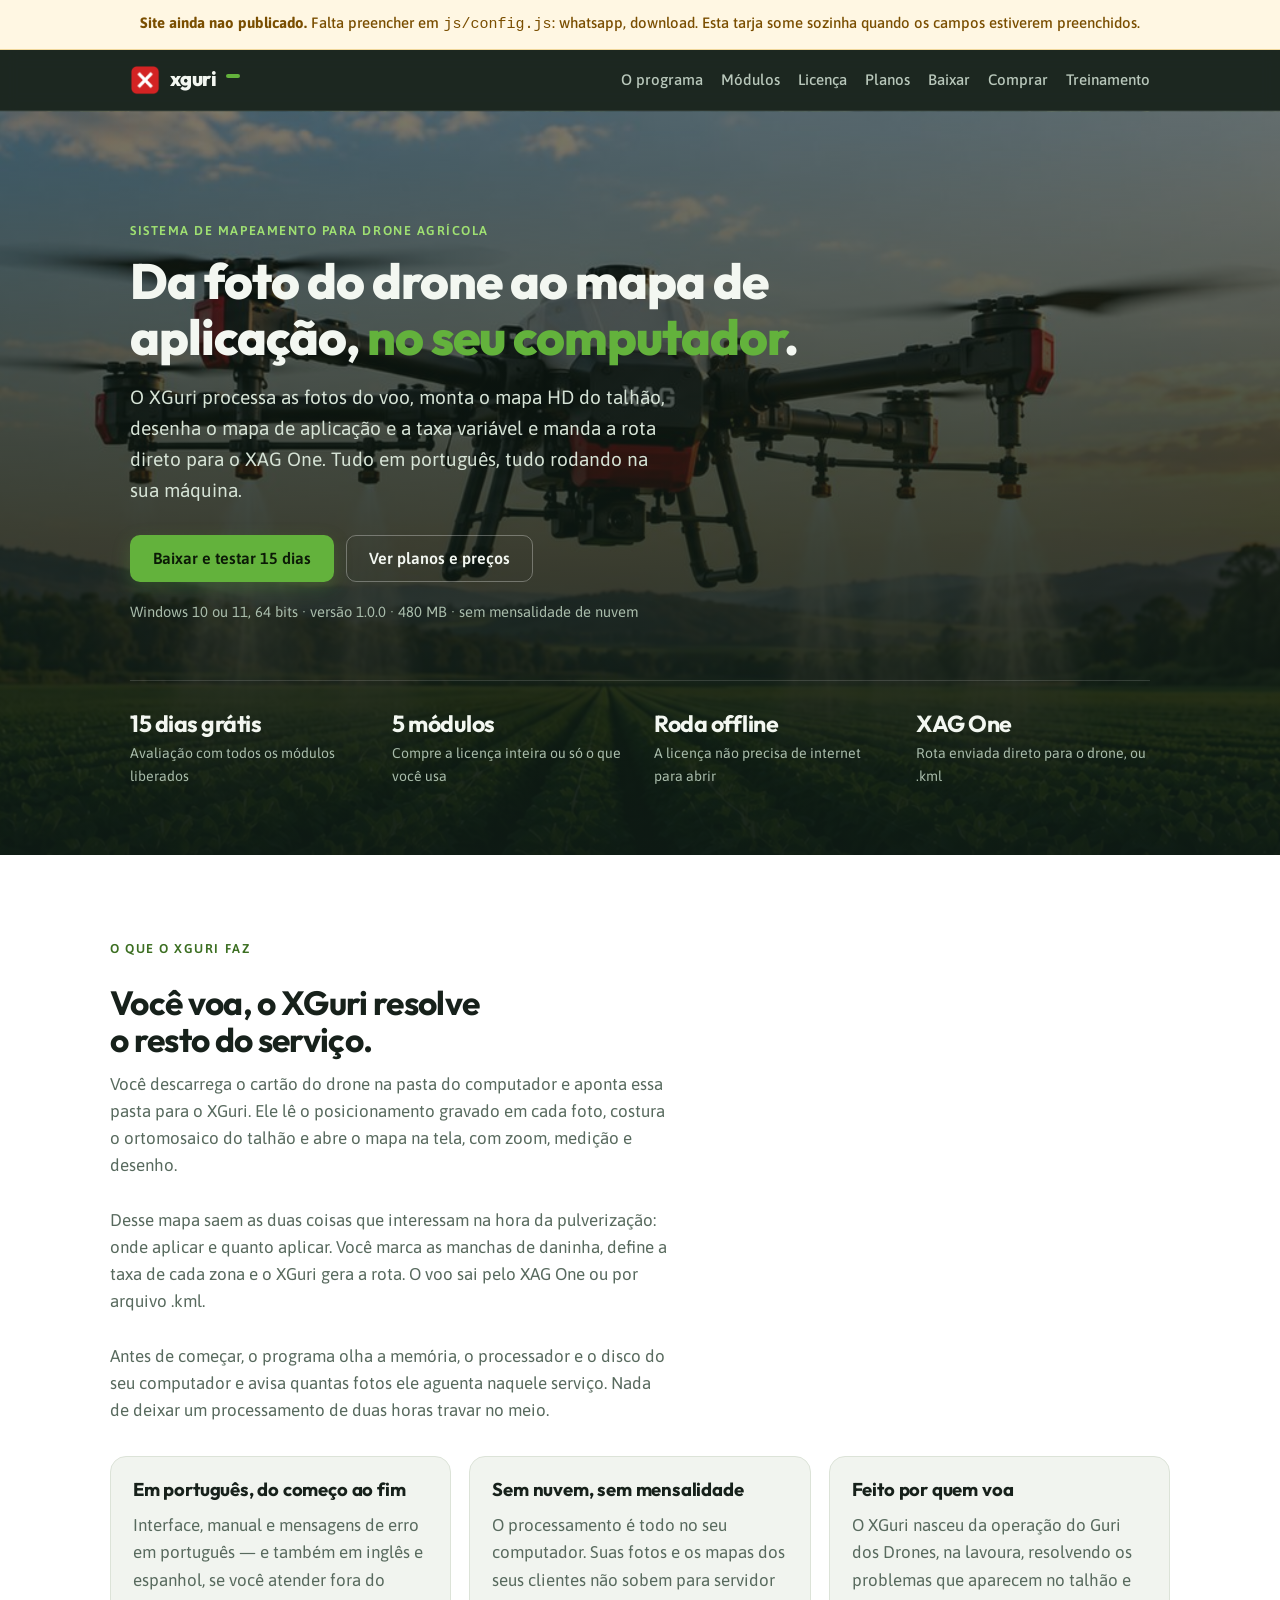
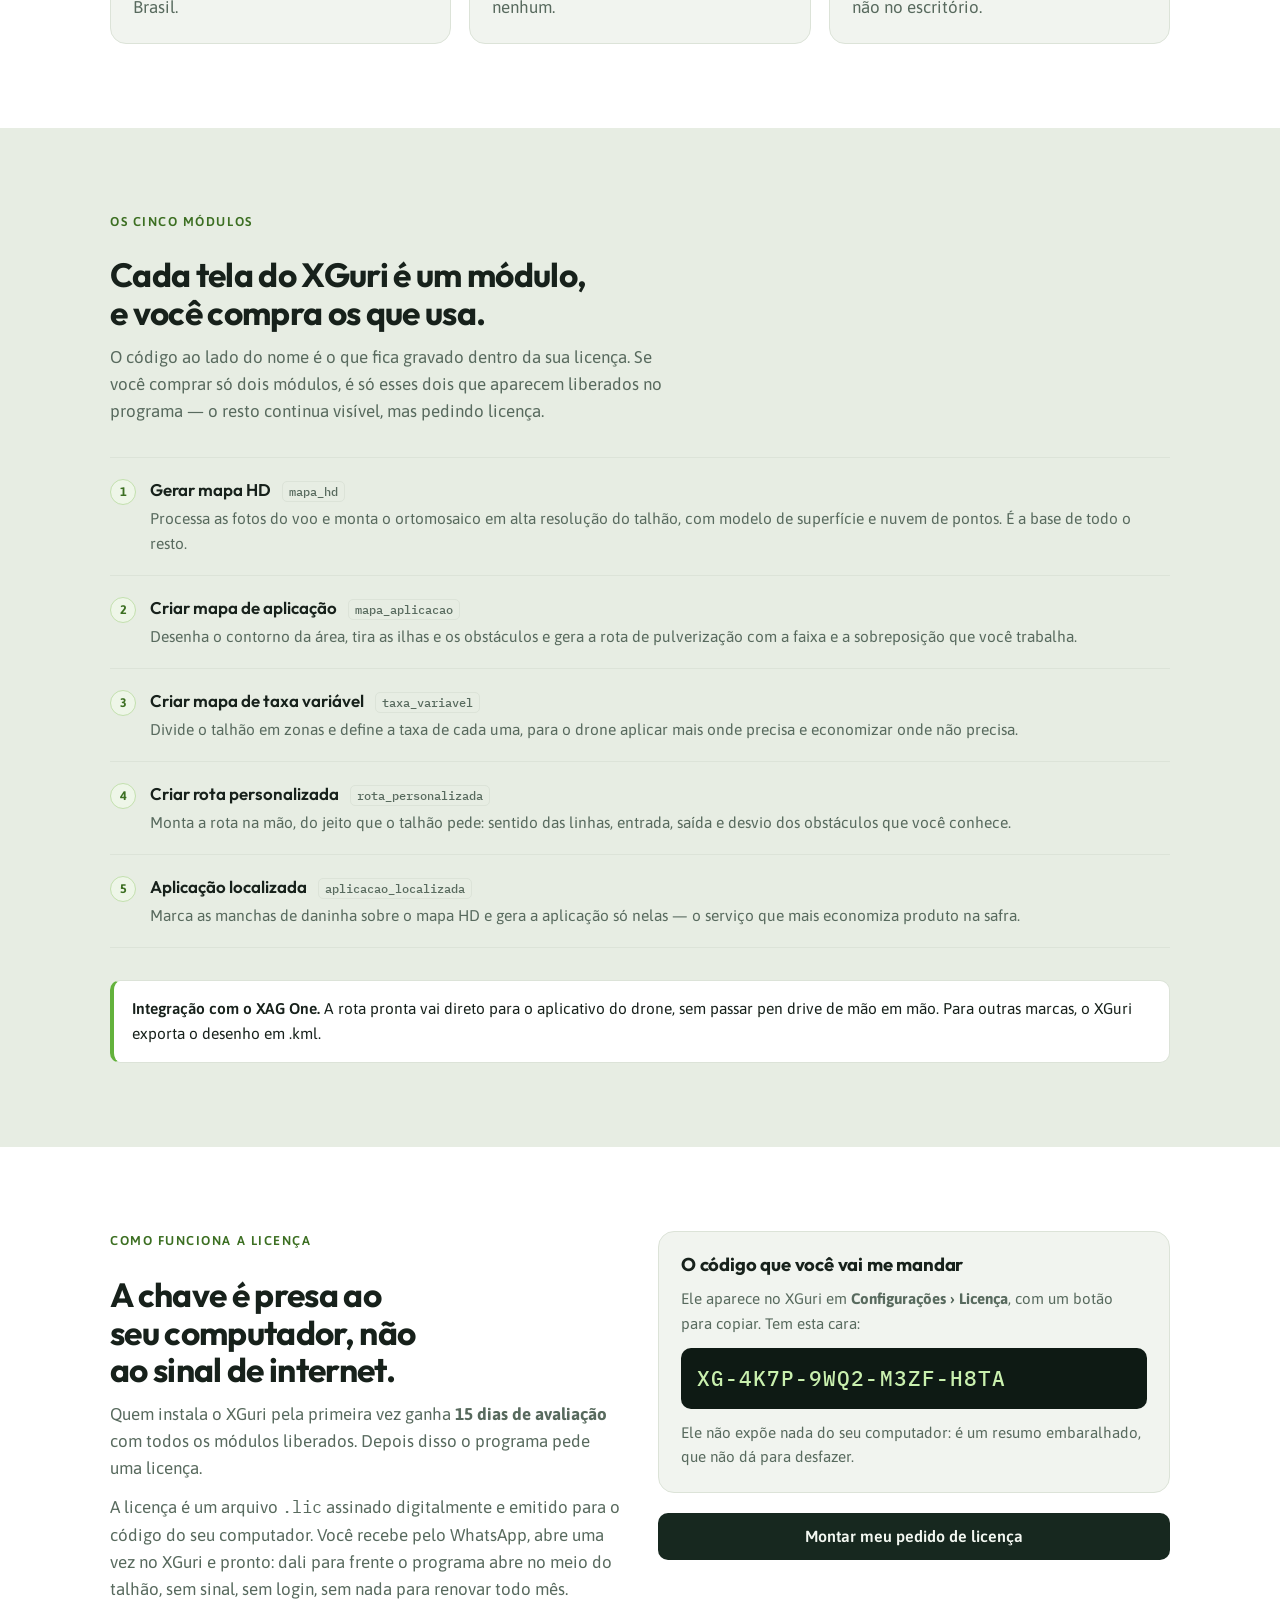
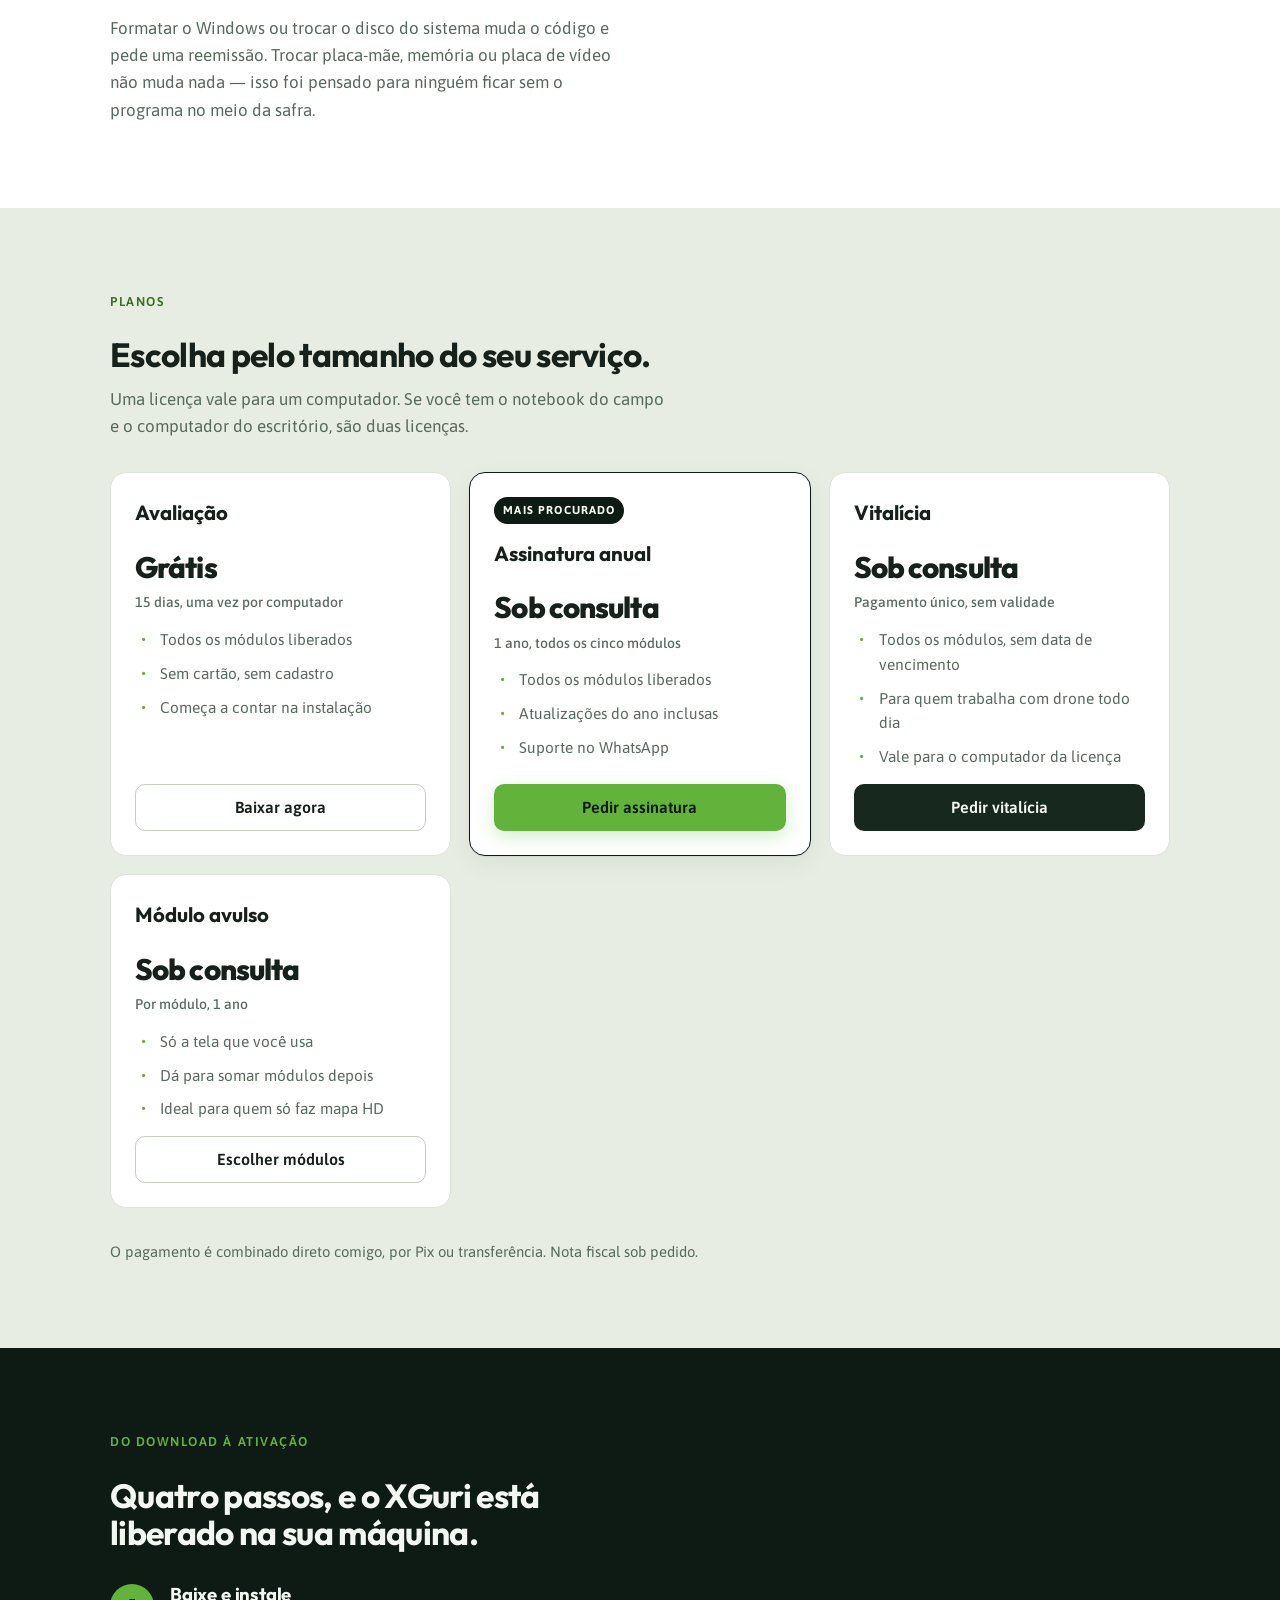
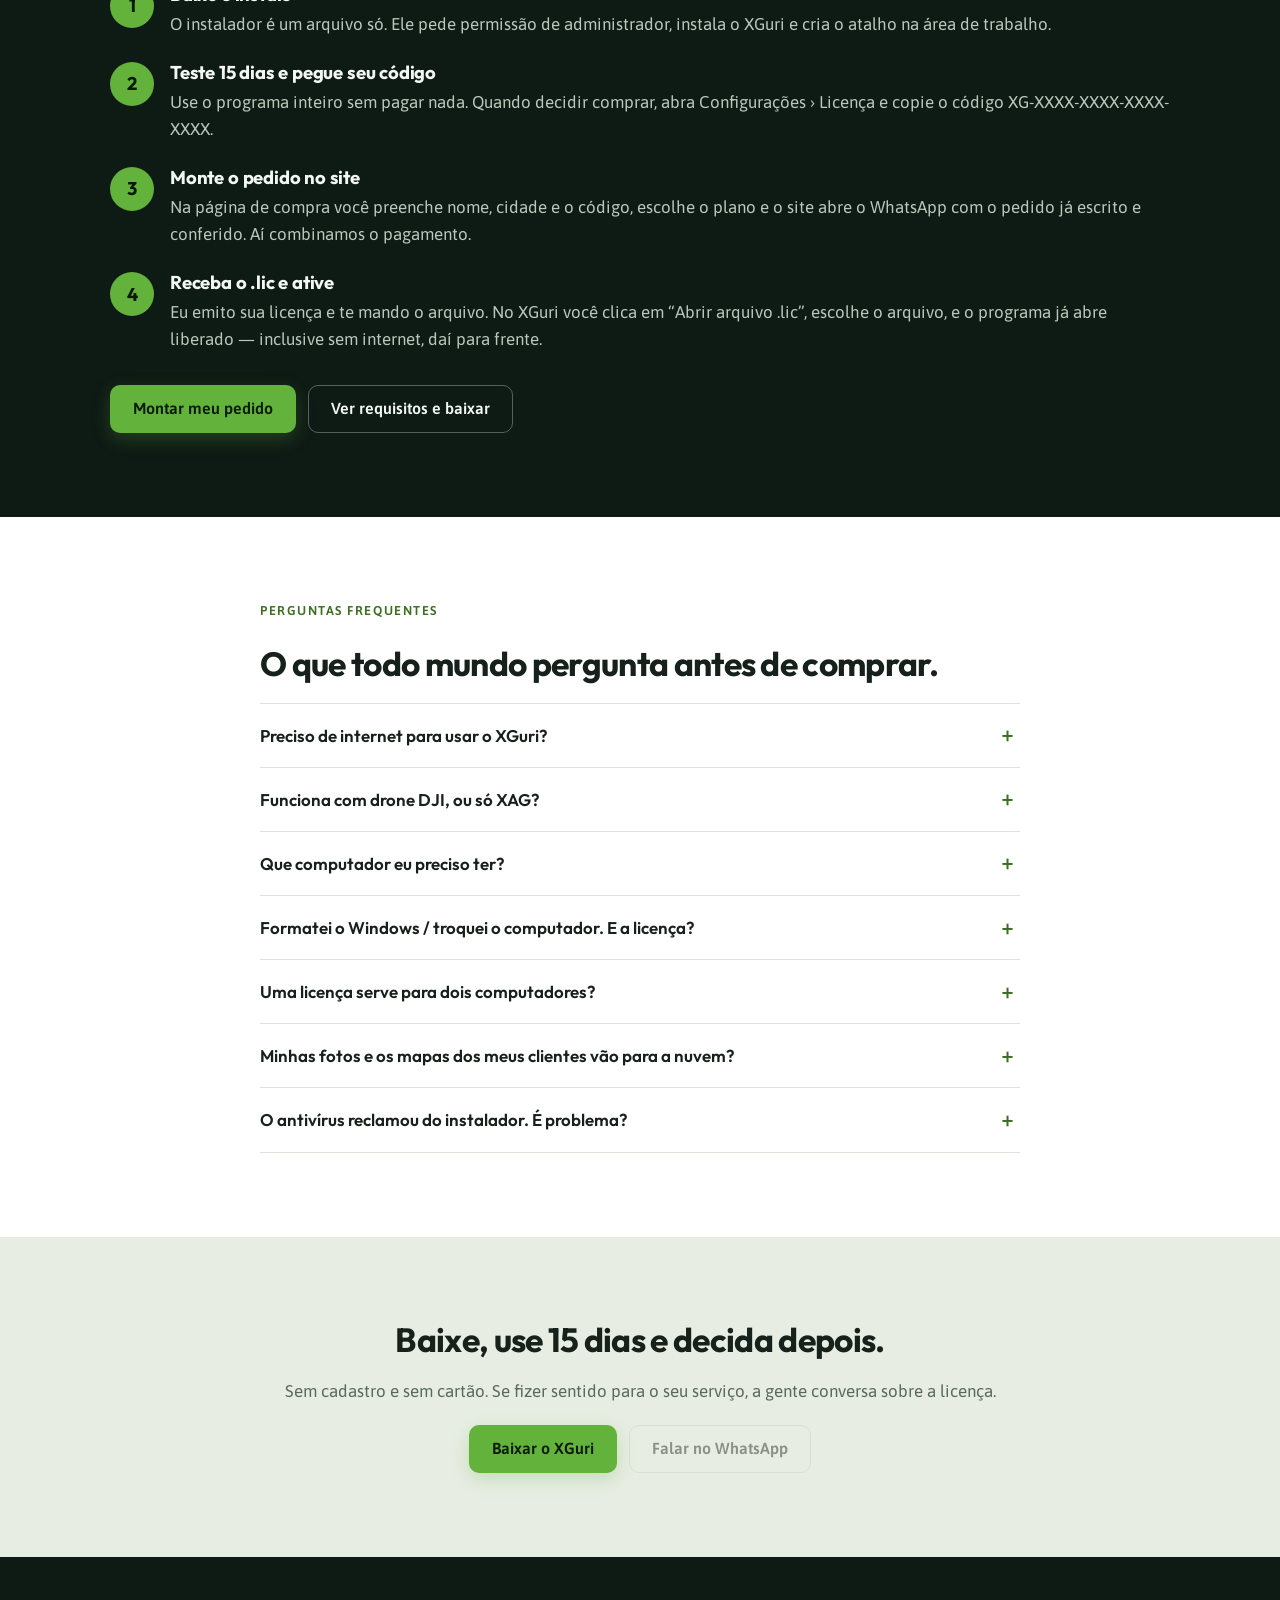
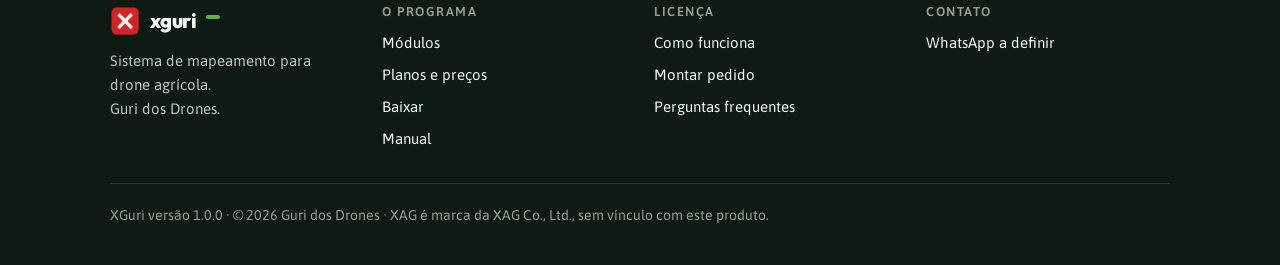
==== index.html @ 78f0ea55 "Site do XGuri com a área de treinamento Primeira versão pública: página do programa, download, compr" ====
<!DOCTYPE html>
<html lang="pt-BR">
<head>
<meta charset="utf-8">
<meta name="viewport" content="width=device-width, initial-scale=1">
<title>XGuri &middot; mapeamento para drone agrícola</title>
<meta name="description" content="O XGuri transforma as fotos do voo em mapa HD, mapa de aplicação, taxa variável e rota pronta para o drone. Roda no seu computador, sem depender da internet na lavoura. 15 dias de avaliação com tudo liberado.">
<meta name="theme-color" content="#0E1A14">
<link rel="icon" href="assets/favicon.ico" sizes="any">
<link rel="icon" href="assets/xguri-icone.png" type="image/png">
<link rel="apple-touch-icon" href="assets/xguri-icone.png">

<meta property="og:type" content="website">
<meta property="og:title" content="XGuri · mapeamento para drone agrícola">
<meta property="og:description" content="Da foto do drone ao mapa de aplicação, no seu computador. 15 dias de avaliação com tudo liberado.">
<meta property="og:image" content="assets/xguri-hero.jpg">
<meta property="og:locale" content="pt_BR">

<link rel="preconnect" href="https://fonts.googleapis.com">
<link rel="preconnect" href="https://fonts.gstatic.com" crossorigin>
<link rel="stylesheet" href="https://fonts.googleapis.com/css2?family=Outfit:wght@600;700;800&family=Asap:wght@400;500;600&family=IBM+Plex+Mono:wght@500&display=swap">
<link rel="stylesheet" href="css/estilo.css">
</head>
<body>

<header class="topo">
  <div class="topo__interno">
    <a class="marca-link" href="index.html">
      <img src="assets/xguri-icone.png" alt="" width="30" height="30">
      xguri<i aria-hidden="true"></i>
    </a>
    <nav class="menu" aria-label="Seções do site">
      <a href="#programa">O programa</a>
      <a href="#modulos">Módulos</a>
      <a href="#licenca">Licença</a>
      <a href="#planos">Planos</a>
      <a href="download.html">Baixar</a>
      <a href="comprar.html">Comprar</a>
      <a href="treinamento/index.html">Treinamento</a>
    </nav>
  </div>
</header>

<!-- ------------------------------------------------------------- hero --- -->
<section class="hero">
  <div class="hero__foto" role="img" aria-label="Drone pulverizador XAG voando sobre lavoura de soja no fim da tarde"></div>
  <div class="hero__veu" aria-hidden="true"></div>

  <div class="hero__interno">
    <p class="olho">Sistema de mapeamento para drone agrícola</p>
    <h1>Da foto do drone ao mapa de aplicação, <em>no seu computador</em>.</h1>

    <p class="hero__linha">
      O XGuri processa as fotos do voo, monta o mapa HD do talhão, desenha o mapa de
      aplicação e a taxa variável e manda a rota direto para o XAG One. Tudo em
      português, tudo rodando na sua máquina.
    </p>

    <div class="botoes">
      <a class="botao botao--acento" href="download.html">Baixar e testar 15 dias</a>
      <a class="botao botao--linha" href="#planos">Ver planos e preços</a>
    </div>

    <p class="hero__nota">
      Windows 10 ou 11, 64 bits &middot; versão <span data-cfg="versao">1.0.0</span>
      &middot; <span data-cfg="tamanho">480 MB</span> &middot; sem mensalidade de nuvem
    </p>

    <div class="selos">
      <div>
        <div class="selo__valor"><span data-cfg="diasAvaliacao">15</span> dias grátis</div>
        <div class="selo__rotulo">Avaliação com todos os módulos liberados</div>
      </div>
      <div>
        <div class="selo__valor">5 módulos</div>
        <div class="selo__rotulo">Compre a licença inteira ou só o que você usa</div>
      </div>
      <div>
        <div class="selo__valor">Roda offline</div>
        <div class="selo__rotulo">A licença não precisa de internet para abrir</div>
      </div>
      <div>
        <div class="selo__valor">XAG One</div>
        <div class="selo__rotulo">Rota enviada direto para o drone, ou .kml</div>
      </div>
    </div>
  </div>
</section>

<!-- --------------------------------------------------------- o programa -- -->
<section class="faixa faixa--clara" id="programa">
  <div class="envelope pilha pilha--32">
    <div class="prosa pilha pilha--12">
      <p class="olho">O que o XGuri faz</p>
      <h2>Você voa, o XGuri resolve o resto do serviço.</h2>
      <p class="sub">
        Você descarrega o cartão do drone na pasta do computador e aponta essa pasta
        para o XGuri. Ele lê o posicionamento gravado em cada foto, costura o
        ortomosaico do talhão e abre o mapa na tela, com zoom, medição e desenho.
      </p>
      <p class="sub">
        Desse mapa saem as duas coisas que interessam na hora da pulverização: onde
        aplicar e quanto aplicar. Você marca as manchas de daninha, define a taxa de
        cada zona e o XGuri gera a rota. O voo sai pelo XAG One ou por arquivo .kml.
      </p>
      <p class="sub">
        Antes de começar, o programa olha a memória, o processador e o disco do seu
        computador e avisa quantas fotos ele aguenta naquele serviço. Nada de deixar
        um processamento de duas horas travar no meio.
      </p>
    </div>

    <div class="grade grade--3">
      <div class="cartao pilha pilha--12">
        <h3>Em português, do começo ao fim</h3>
        <p class="sub">
          Interface, manual e mensagens de erro em português — e também em inglês e
          espanhol, se você atender fora do Brasil.
        </p>
      </div>
      <div class="cartao pilha pilha--12">
        <h3>Sem nuvem, sem mensalidade</h3>
        <p class="sub">
          O processamento é todo no seu computador. Suas fotos e os mapas dos seus
          clientes não sobem para servidor nenhum.
        </p>
      </div>
      <div class="cartao pilha pilha--12">
        <h3>Feito por quem voa</h3>
        <p class="sub">
          O XGuri nasceu da operação do Guri dos Drones, na lavoura, resolvendo os
          problemas que aparecem no talhão e não no escritório.
        </p>
      </div>
    </div>
  </div>
</section>

<!-- ----------------------------------------------------------- módulos -- -->
<section class="faixa faixa--fundo" id="modulos">
  <div class="envelope pilha pilha--32">
    <div class="prosa pilha pilha--12">
      <p class="olho">Os cinco módulos</p>
      <h2>Cada tela do XGuri é um módulo, e você compra os que usa.</h2>
      <p class="sub">
        O código ao lado do nome é o que fica gravado dentro da sua licença. Se
        você comprar só dois módulos, é só esses dois que aparecem liberados no
        programa — o resto continua visível, mas pedindo licença.
      </p>
    </div>

    <div class="modulos">
      <div class="modulo">
        <div class="modulo__marca" aria-hidden="true">1</div>
        <div class="modulo__nome">Gerar mapa HD <code>mapa_hd</code></div>
        <div class="modulo__texto">
          Processa as fotos do voo e monta o ortomosaico em alta resolução do talhão,
          com modelo de superfície e nuvem de pontos. É a base de todo o resto.
        </div>
      </div>
      <div class="modulo">
        <div class="modulo__marca" aria-hidden="true">2</div>
        <div class="modulo__nome">Criar mapa de aplicação <code>mapa_aplicacao</code></div>
        <div class="modulo__texto">
          Desenha o contorno da área, tira as ilhas e os obstáculos e gera a rota de
          pulverização com a faixa e a sobreposição que você trabalha.
        </div>
      </div>
      <div class="modulo">
        <div class="modulo__marca" aria-hidden="true">3</div>
        <div class="modulo__nome">Criar mapa de taxa variável <code>taxa_variavel</code></div>
        <div class="modulo__texto">
          Divide o talhão em zonas e define a taxa de cada uma, para o drone aplicar
          mais onde precisa e economizar onde não precisa.
        </div>
      </div>
      <div class="modulo">
        <div class="modulo__marca" aria-hidden="true">4</div>
        <div class="modulo__nome">Criar rota personalizada <code>rota_personalizada</code></div>
        <div class="modulo__texto">
          Monta a rota na mão, do jeito que o talhão pede: sentido das linhas, entrada,
          saída e desvio dos obstáculos que você conhece.
        </div>
      </div>
      <div class="modulo">
        <div class="modulo__marca" aria-hidden="true">5</div>
        <div class="modulo__nome">Aplicação localizada <code>aplicacao_localizada</code></div>
        <div class="modulo__texto">
          Marca as manchas de daninha sobre o mapa HD e gera a aplicação só nelas —
          o serviço que mais economiza produto na safra.
        </div>
      </div>
    </div>

    <div class="aviso">
      <strong>Integração com o XAG One.</strong>
      A rota pronta vai direto para o aplicativo do drone, sem passar pen drive de
      mão em mão. Para outras marcas, o XGuri exporta o desenho em .kml.
    </div>
  </div>
</section>

<!-- ----------------------------------------------------------- licença -- -->
<section class="faixa faixa--clara" id="licenca">
  <div class="envelope grade grade--2" style="gap: 36px;">
    <div class="pilha pilha--12">
      <p class="olho">Como funciona a licença</p>
      <h2>A chave é presa ao seu computador, não ao sinal de internet.</h2>
      <p class="sub">
        Quem instala o XGuri pela primeira vez ganha
        <strong><span data-cfg="diasAvaliacao">15</span> dias de avaliação</strong> com
        todos os módulos liberados. Depois disso o programa pede uma licença.
      </p>
      <p class="sub">
        A licença é um arquivo <span class="mono">.lic</span> assinado digitalmente e
        emitido para o código do seu computador. Você recebe pelo WhatsApp, abre uma
        vez no XGuri e pronto: dali para frente o programa abre no meio do talhão,
        sem sinal, sem login, sem nada para renovar todo mês.
      </p>
      <p class="sub">
        Formatar o Windows ou trocar o disco do sistema muda o código e pede uma
        reemissão. Trocar placa-mãe, memória ou placa de vídeo não muda nada — isso foi
        pensado para ninguém ficar sem o programa no meio da safra.
      </p>
    </div>

    <div class="pilha pilha--20">
      <div class="cartao pilha pilha--12">
        <h3>O código que você vai me mandar</h3>
        <p class="sub" style="font-size:.95rem;">
          Ele aparece no XGuri em <strong>Configurações &rsaquo; Licença</strong>, com um
          botão para copiar. Tem esta cara:
        </p>
        <div class="codigo-maquina">XG-4K7P-9WQ2-M3ZF-H8TA</div>
        <p class="sub" style="font-size:.95rem;">
          Ele não expõe nada do seu computador: é um resumo embaralhado, que não dá
          para desfazer.
        </p>
      </div>
      <a class="botao botao--escuro" href="comprar.html">Montar meu pedido de licença</a>
    </div>
  </div>
</section>

<!-- ------------------------------------------------------------ planos -- -->
<section class="faixa faixa--fundo" id="planos">
  <div class="envelope pilha pilha--32">
    <div class="prosa pilha pilha--12">
      <p class="olho">Planos</p>
      <h2>Escolha pelo tamanho do seu serviço.</h2>
      <p class="sub">
        Uma licença vale para um computador. Se você tem o notebook do campo e o
        computador do escritório, são duas licenças.
      </p>
    </div>

    <div class="planos">
      <div class="plano">
        <div class="plano__nome">Avaliação</div>
        <div class="plano__preco">Grátis
          <small><span data-cfg="diasAvaliacao">15</span> dias, uma vez por computador</small>
        </div>
        <ul class="plano__itens">
          <li>Todos os módulos liberados</li>
          <li>Sem cartão, sem cadastro</li>
          <li>Começa a contar na instalação</li>
        </ul>
        <a class="botao botao--linha" href="download.html">Baixar agora</a>
      </div>

      <div class="plano plano--destaque">
        <div class="plano__faixa">Mais procurado</div>
        <div class="plano__nome">Assinatura anual</div>
        <div class="plano__preco"><span data-preco="assinatura">Sob consulta</span>
          <small>1 ano, todos os cinco módulos</small>
        </div>
        <ul class="plano__itens">
          <li>Todos os módulos liberados</li>
          <li>Atualizações do ano inclusas</li>
          <li>Suporte no WhatsApp</li>
        </ul>
        <a class="botao botao--acento" href="comprar.html?plano=assinatura">Pedir assinatura</a>
      </div>

      <div class="plano">
        <div class="plano__nome">Vitalícia</div>
        <div class="plano__preco"><span data-preco="vitalicia">Sob consulta</span>
          <small>Pagamento único, sem validade</small>
        </div>
        <ul class="plano__itens">
          <li>Todos os módulos, sem data de vencimento</li>
          <li>Para quem trabalha com drone todo dia</li>
          <li>Vale para o computador da licença</li>
        </ul>
        <a class="botao botao--escuro" href="comprar.html?plano=vitalicia">Pedir vitalícia</a>
      </div>

      <div class="plano">
        <div class="plano__nome">Módulo avulso</div>
        <div class="plano__preco"><span data-preco="modulo">Sob consulta</span>
          <small>Por módulo, 1 ano</small>
        </div>
        <ul class="plano__itens">
          <li>Só a tela que você usa</li>
          <li>Dá para somar módulos depois</li>
          <li>Ideal para quem só faz mapa HD</li>
        </ul>
        <a class="botao botao--linha" href="comprar.html?plano=modulos">Escolher módulos</a>
      </div>
    </div>

    <p class="sub" style="font-size:.93rem;">
      O pagamento é combinado direto comigo, por Pix ou transferência. Nota fiscal sob
      pedido.
    </p>
  </div>
</section>

<!-- ------------------------------------------------------- como comprar -- -->
<section class="faixa faixa--escura" id="como-comprar">
  <div class="envelope pilha pilha--32">
    <div class="prosa pilha pilha--12">
      <p class="olho">Do download à ativação</p>
      <h2>Quatro passos, e o XGuri está liberado na sua máquina.</h2>
    </div>

    <ol class="passos">
      <li class="passo">
        <h3>Baixe e instale</h3>
        <p>
          O instalador é um arquivo só. Ele pede permissão de administrador, instala o
          XGuri e cria o atalho na área de trabalho.
        </p>
      </li>
      <li class="passo">
        <h3>Teste <span data-cfg="diasAvaliacao">15</span> dias e pegue seu código</h3>
        <p>
          Use o programa inteiro sem pagar nada. Quando decidir comprar, abra
          Configurações &rsaquo; Licença e copie o código XG-XXXX-XXXX-XXXX-XXXX.
        </p>
      </li>
      <li class="passo">
        <h3>Monte o pedido no site</h3>
        <p>
          Na página de compra você preenche nome, cidade e o código, escolhe o plano e
          o site abre o WhatsApp com o pedido já escrito e conferido. Aí combinamos o
          pagamento.
        </p>
      </li>
      <li class="passo">
        <h3>Receba o .lic e ative</h3>
        <p>
          Eu emito sua licença e te mando o arquivo. No XGuri você clica em
          &ldquo;Abrir arquivo .lic&rdquo;, escolhe o arquivo, e o programa já abre
          liberado — inclusive sem internet, daí para frente.
        </p>
      </li>
    </ol>

    <div class="botoes">
      <a class="botao botao--acento" href="comprar.html">Montar meu pedido</a>
      <a class="botao botao--linha" href="download.html">Ver requisitos e baixar</a>
    </div>
  </div>
</section>

<!-- --------------------------------------------------------- perguntas -- -->
<section class="faixa faixa--clara" id="perguntas">
  <div class="envelope envelope--estreito pilha pilha--20">
    <div class="pilha pilha--12">
      <p class="olho">Perguntas frequentes</p>
      <h2>O que todo mundo pergunta antes de comprar.</h2>
    </div>

    <div class="perguntas">
      <details class="pergunta">
        <summary>Preciso de internet para usar o XGuri?</summary>
        <div class="pergunta__corpo">
          <p>
            Só para duas coisas: baixar o instalador e receber o arquivo de licença.
            Depois de ativado, o programa processa as fotos e abre normalmente sem
            nenhuma conexão. Para mandar a rota pelo XAG One, aí sim é preciso estar
            conectado naquele momento.
          </p>
        </div>
      </details>

      <details class="pergunta">
        <summary>Funciona com drone DJI, ou só XAG?</summary>
        <div class="pergunta__corpo">
          <p>
            O processamento das fotos e todos os mapas funcionam com fotos de qualquer
            drone que grave a posição na imagem. O envio automático da rota é pelo XAG
            One. Para as outras marcas, o XGuri exporta o desenho em .kml, que você
            importa no aplicativo do seu drone.
          </p>
        </div>
      </details>

      <details class="pergunta">
        <summary>Que computador eu preciso ter?</summary>
        <div class="pergunta__corpo">
          <p>
            Windows 10 ou 11 de 64 bits, 8 GB de memória para os serviços do dia a dia
            e 16 GB ou mais se você for gerar mapa HD de área grande. Deixe uns 10 GB
            livres no disco para o processamento.
          </p>
          <p>
            O próprio XGuri mede a sua máquina e avisa, antes de começar, quantas fotos
            ela aguenta naquele serviço.
          </p>
        </div>
      </details>

      <details class="pergunta">
        <summary>Formatei o Windows / troquei o computador. E a licença?</summary>
        <div class="pergunta__corpo">
          <p>
            Formatar o Windows ou trocar o disco do sistema muda o código da máquina, e
            a licença antiga deixa de valer nele. Me mande o código novo pelo WhatsApp
            que a gente resolve a reemissão.
          </p>
          <p>
            Trocar placa-mãe, memória, placa de vídeo ou o nome do computador não muda
            o código — sua licença continua funcionando.
          </p>
        </div>
      </details>

      <details class="pergunta">
        <summary>Uma licença serve para dois computadores?</summary>
        <div class="pergunta__corpo">
          <p>
            Não. Cada licença é emitida para um código de máquina. Para usar no
            notebook do campo e no computador do escritório, são duas licenças — me
            chame no WhatsApp que a gente combina o valor das duas.
          </p>
        </div>
      </details>

      <details class="pergunta">
        <summary>Minhas fotos e os mapas dos meus clientes vão para a nuvem?</summary>
        <div class="pergunta__corpo">
          <p>
            Não. Todo o processamento acontece no seu computador, e os arquivos ficam
            nas suas pastas. O site também não guarda nada: o pedido de licença sai
            pelo seu próprio WhatsApp, direto para mim.
          </p>
        </div>
      </details>

      <details class="pergunta">
        <summary>O antivírus reclamou do instalador. É problema?</summary>
        <div class="pergunta__corpo">
          <p>
            O Windows costuma avisar sobre programas de desenvolvedor pequeno, que
            ainda não têm assinatura de código comprada. Em
            &ldquo;Mais informações &rsaquo; Executar assim mesmo&rdquo; a instalação
            segue. Baixe sempre pelo link deste site, para ter certeza de que é o
            arquivo original.
          </p>
        </div>
      </details>
    </div>
  </div>
</section>

<!-- --------------------------------------------------------- chamada ---- -->
<section class="faixa faixa--fundo">
  <div class="envelope envelope--estreito pilha pilha--20" style="text-align:center; align-items:center;">
    <h2>Baixe, use <span data-cfg="diasAvaliacao">15</span> dias e decida depois.</h2>
    <p class="sub">
      Sem cadastro e sem cartão. Se fizer sentido para o seu serviço, a gente conversa
      sobre a licença.
    </p>
    <div class="botoes" style="justify-content:center;">
      <a class="botao botao--acento" href="download.html">Baixar o XGuri</a>
      <a class="botao botao--linha" data-wa data-wa-texto="Olá! Vi o site do XGuri e queria tirar uma dúvida." href="#">Falar no WhatsApp</a>
    </div>
  </div>
</section>

<footer class="rodape">
  <div class="rodape__interno">
    <div>
      <a class="marca-link" href="index.html" style="margin-bottom:12px;">
        <img src="assets/xguri-icone.png" alt="" width="30" height="30">
        xguri<i aria-hidden="true"></i>
      </a>
      <p>Sistema de mapeamento para drone agrícola.<br>Guri dos Drones.</p>
    </div>

    <div>
      <h4>O programa</h4>
      <ul>
        <li><a href="#modulos">Módulos</a></li>
        <li><a href="#planos">Planos e preços</a></li>
        <li><a href="download.html">Baixar</a></li>
        <li><a href="manual.html">Manual</a></li>
      </ul>
    </div>

    <div>
      <h4>Licença</h4>
      <ul>
        <li><a href="#licenca">Como funciona</a></li>
        <li><a href="comprar.html">Montar pedido</a></li>
        <li><a href="#perguntas">Perguntas frequentes</a></li>
      </ul>
    </div>

    <div>
      <h4>Contato</h4>
      <ul>
        <li><a data-wa href="#">WhatsApp <span data-wa-numero></span></a></li>
        <li data-some-sem-email><a data-email data-email-texto href="#">E-mail</a></li>
        <li><a data-instagram data-instagram-texto href="#">Instagram</a></li>
      </ul>
    </div>
  </div>

  <div class="rodape__fim">
    XGuri versão <span data-cfg="versao">1.0.0</span> &middot; &copy; <span data-ano>2026</span>
    Guri dos Drones &middot; XAG é marca da XAG Co., Ltd., sem vínculo com este produto.
  </div>
</footer>

<script src="js/config.js"></script>
<script src="js/site.js"></script>
</body>
</html>
---- css/estilo.css ----
/* ==========================================================================
   XGuri - site de distribuicao do programa e das licencas

   Paleta tirada do proprio programa e da arte de abertura: verde-escuro de
   lavoura ao anoitecer, verde-limao do traco da marca "xguri-" e o vermelho
   #E31B23 da interface, reservado para a marca e para os avisos que o
   cliente nao pode deixar passar.
   ========================================================================== */

:root {
  /* tinta e superficies */
  --ink:            #0E1A14;
  --ink-2:          #17281F;
  --ground:         #F1F4EF;
  --ground-2:       #E7EDE3;
  --surface:        #FFFFFF;
  --borda:          #DCE3D8;
  --borda-forte:    #C4CFBF;

  /* texto */
  --texto:          #17211B;
  --texto-fraco:    #586A5E;
  --texto-inverso:  #F3F7F1;
  --texto-inverso-fraco: #B9C8BB;

  /* marca */
  --marca:          #E31B23;
  --marca-claro:    #FDF0F0;
  --marca-borda:    #F2C3C3;

  /* acento: o traco verde do logotipo */
  --acento:         #63B23C;
  --acento-texto:   #3C6F22;
  --acento-claro:   #EEF6E8;
  --acento-borda:   #C3E0AE;

  /* medidas */
  --max:            1060px;
  --gutter:         20px;
  --raio:           10px;
  --raio-g:         16px;
  --sombra:         0 1px 2px rgba(14, 26, 20, .06), 0 8px 24px rgba(14, 26, 20, .06);

  /* tipos */
  --display: "Outfit", "Segoe UI", system-ui, sans-serif;
  --corpo:   "Asap", "Segoe UI", system-ui, sans-serif;
  --mono:    "IBM Plex Mono", ui-monospace, Consolas, monospace;

  color-scheme: light;
}

@media (prefers-color-scheme: dark) {
  :root:not([data-theme="light"]) {
    --ink:            #08100C;
    --ink-2:          #101B14;
    --ground:         #0C1410;
    --ground-2:       #111C16;
    --surface:        #14201A;
    --borda:          #27362C;
    --borda-forte:    #35483A;

    --texto:          #E8EFE6;
    --texto-fraco:    #A0B2A4;

    --marca:          #FF6A6F;
    --marca-claro:    #24191A;
    --marca-borda:    #4A2B2D;

    --acento:         #7DD44B;
    --acento-texto:   #A8E67E;
    --acento-claro:   #1A2A14;
    --acento-borda:   #2E4A22;

    --sombra:         0 1px 2px rgba(0, 0, 0, .4), 0 8px 24px rgba(0, 0, 0, .3);

    color-scheme: dark;
  }
}

:root[data-theme="dark"] {
  --ink:            #08100C;
  --ink-2:          #101B14;
  --ground:         #0C1410;
  --ground-2:       #111C16;
  --surface:        #14201A;
  --borda:          #27362C;
  --borda-forte:    #35483A;

  --texto:          #E8EFE6;
  --texto-fraco:    #A0B2A4;

  --marca:          #FF6A6F;
  --marca-claro:    #24191A;
  --marca-borda:    #4A2B2D;

  --acento:         #7DD44B;
  --acento-texto:   #A8E67E;
  --acento-claro:   #1A2A14;
  --acento-borda:   #2E4A22;

  --sombra:         0 1px 2px rgba(0, 0, 0, .4), 0 8px 24px rgba(0, 0, 0, .3);

  color-scheme: dark;
}

/* --------------------------------------------------------------- base --- */

*, *::before, *::after { box-sizing: border-box; }

html { -webkit-text-size-adjust: 100%; scroll-behavior: smooth; }

@media (prefers-reduced-motion: reduce) {
  html { scroll-behavior: auto; }
  *, *::before, *::after { animation-duration: .01ms !important; transition-duration: .01ms !important; }
}

body {
  margin: 0;
  background: var(--ground);
  color: var(--texto);
  font-family: var(--corpo);
  font-size: 17px;
  line-height: 1.6;
  -webkit-font-smoothing: antialiased;
}

img { max-width: 100%; display: block; }

a { color: var(--acento-texto); text-decoration: none; }
a:hover { text-decoration: underline; }

:focus-visible {
  outline: 3px solid var(--acento);
  outline-offset: 2px;
  border-radius: 4px;
}

h1, h2, h3, h4 {
  font-family: var(--display);
  font-weight: 700;
  line-height: 1.12;
  letter-spacing: -.02em;
  text-wrap: balance;
  margin: 0;
}

h1 { font-size: clamp(2rem, 6vw, 3.1rem); font-weight: 800; }
h2 { font-size: clamp(1.5rem, 3.6vw, 2.1rem); }
h3 { font-size: 1.16rem; letter-spacing: -.01em; }

p { margin: 0; }

.faixa {
  padding-block: clamp(48px, 8vw, 84px);
  padding-inline: var(--gutter);
}
.faixa--clara  { background: var(--surface); }
.faixa--fundo  { background: var(--ground-2); }
.faixa--escura { background: var(--ink); color: var(--texto-inverso); }

.envelope { max-width: var(--max); margin-inline: auto; }
.envelope--estreito { max-width: 760px; }

.prosa { max-width: 62ch; }
.prosa p + p { margin-top: .9em; }

.olho {
  font-family: var(--corpo);
  font-size: .8rem;
  font-weight: 600;
  letter-spacing: .12em;
  text-transform: uppercase;
  color: var(--acento-texto);
  margin: 0 0 12px;
}
.faixa--escura .olho { color: var(--acento); }

.sub { color: var(--texto-fraco); }
.faixa--escura .sub { color: var(--texto-inverso-fraco); }

.mono { font-family: var(--mono); font-variant-numeric: tabular-nums; }

.pilha { display: flex; flex-direction: column; }
.pilha--12 { gap: 12px; }
.pilha--20 { gap: 20px; }
.pilha--32 { gap: 32px; }

/* ------------------------------------------------------------ cabecalho -- */

.topo {
  position: sticky;
  top: 0;
  z-index: 20;
  background: rgba(14, 26, 20, .94);
  backdrop-filter: blur(8px);
  border-bottom: 1px solid rgba(255, 255, 255, .08);
}

.topo__interno {
  max-width: var(--max);
  margin-inline: auto;
  padding: 12px var(--gutter);
  display: flex;
  align-items: center;
  gap: 10px 16px;
  flex-wrap: wrap;
}

.marca-link {
  display: flex;
  align-items: center;
  gap: 10px;
  color: var(--texto-inverso);
  font-family: var(--display);
  font-weight: 800;
  font-size: 1.28rem;
  letter-spacing: -.03em;
  text-decoration: none;
  margin-right: auto;
}
.marca-link:hover { text-decoration: none; }
.marca-link img { width: 30px; height: 30px; }
.marca-link i {
  display: inline-block;
  width: 14px;
  height: 4px;
  background: var(--acento);
  border-radius: 2px;
  margin-bottom: 7px;
}

.menu { display: flex; align-items: center; gap: 4px 18px; flex-wrap: wrap; }
.menu a {
  color: var(--texto-inverso-fraco);
  font-size: .95rem;
  font-weight: 500;
  text-decoration: none;
  padding: 6px 0;
}
.menu a:hover, .menu a[aria-current="page"] { color: var(--texto-inverso); text-decoration: none; }
.menu a[aria-current="page"] { box-shadow: inset 0 -2px 0 var(--acento); }

/* --------------------------------------------------------------- botoes -- */

.botao {
  display: inline-flex;
  align-items: center;
  justify-content: center;
  gap: 10px;
  padding: 13px 22px;
  border: 1px solid transparent;
  border-radius: var(--raio);
  font-family: var(--corpo);
  font-size: 1rem;
  font-weight: 600;
  line-height: 1.2;
  text-align: center;
  text-decoration: none;
  cursor: pointer;
  transition: transform .12s ease, background-color .12s ease;
}
.botao:hover { text-decoration: none; transform: translateY(-1px); }
.botao:active { transform: none; }
.botao[aria-disabled="true"], .botao:disabled {
  opacity: .45;
  cursor: not-allowed;
  transform: none;
}

.botao--acento {
  background: var(--acento);
  color: #0B1A06;
  box-shadow: 0 6px 18px rgba(99, 178, 60, .26);
}
.botao--acento:hover { background: #57A033; }

.botao--escuro { background: var(--ink-2); color: var(--texto-inverso); }
.botao--escuro:hover { background: #22392C; }

.botao--linha {
  background: transparent;
  color: var(--texto);
  border-color: var(--borda-forte);
}
.botao--linha:hover { background: var(--ground-2); }

.faixa--escura .botao--linha, .hero .botao--linha {
  color: var(--texto-inverso);
  border-color: rgba(255, 255, 255, .3);
}
.faixa--escura .botao--linha:hover, .hero .botao--linha:hover { background: rgba(255, 255, 255, .1); }

.botao--pequeno { padding: 9px 14px; font-size: .9rem; }

.botoes { display: flex; flex-wrap: wrap; gap: 12px; }

/* ----------------------------------------------------------------- hero -- */

.hero {
  position: relative;
  isolation: isolate;
  background: var(--ink);
  color: var(--texto-inverso);
  overflow: hidden;
}

.hero__foto {
  position: absolute;
  inset: 0;
  z-index: -2;
  background-image: url("../assets/xguri-hero.jpg");
  background-size: cover;
  background-position: 50% 30%;
}

/* no celular, uma foto mais leve: internet de lavoura agradece */
@media (max-width: 560px) {
  .hero__foto { background-image: url("../assets/xguri-hero-mobile.jpg"); }
}

.hero__veu {
  position: absolute;
  inset: 0;
  z-index: -1;
  background: linear-gradient(
    180deg,
    rgba(14, 26, 20, .55) 0%,
    rgba(14, 26, 20, .76) 45%,
    rgba(14, 26, 20, .96) 100%
  );
}

.hero__interno {
  max-width: var(--max);
  margin-inline: auto;
  padding: clamp(52px, 10vw, 110px) var(--gutter) clamp(40px, 7vw, 68px);
}

/* sobre a foto, o verde escuro do texto de secao nao le - clareia */
.hero .olho { color: #9FE072; }

.hero h1 { max-width: 21ch; }
.hero h1 em { font-style: normal; color: var(--acento); }

.hero__linha {
  margin-top: 18px;
  max-width: 54ch;
  font-size: clamp(1.02rem, 2.2vw, 1.2rem);
  color: #D6E3D6;
}

.hero .botoes { margin-top: 30px; }

.hero__nota { margin-top: 18px; font-size: .92rem; color: #A9BCAB; }

.selos {
  margin-top: clamp(36px, 6vw, 56px);
  padding-top: 24px;
  border-top: 1px solid rgba(255, 255, 255, .14);
  display: grid;
  grid-template-columns: repeat(auto-fit, minmax(148px, 1fr));
  gap: 22px 28px;
}
.selo__valor {
  font-family: var(--display);
  font-size: 1.45rem;
  font-weight: 700;
  letter-spacing: -.02em;
}
.selo__rotulo { font-size: .88rem; color: #A9BCAB; }

/* --------------------------------------------------------------- listas -- */

.grade { display: grid; gap: 18px; }
.grade--2 { grid-template-columns: repeat(auto-fit, minmax(290px, 1fr)); }
.grade--3 { grid-template-columns: repeat(auto-fit, minmax(268px, 1fr)); }

.cartao {
  background: var(--surface);
  border: 1px solid var(--borda);
  border-radius: var(--raio-g);
  padding: 22px;
}
.faixa--clara .cartao { background: var(--ground); }

/* modulos: lista densa, com o codigo que vai gravado dentro da licenca */
.modulos { display: grid; margin: 0; }
.modulo {
  display: grid;
  grid-template-columns: 26px 1fr;
  gap: 4px 14px;
  padding: 18px 0;
  border-top: 1px solid var(--borda);
}
.modulo:last-child { border-bottom: 1px solid var(--borda); }
.modulo__marca {
  grid-row: span 2;
  width: 26px;
  height: 26px;
  margin-top: 3px;
  border-radius: 50%;
  background: var(--acento-claro);
  border: 1px solid var(--acento-borda);
  color: var(--acento-texto);
  display: grid;
  place-items: center;
  font-size: .78rem;
  font-weight: 700;
}
.modulo__nome { font-family: var(--display); font-weight: 600; font-size: 1.06rem; }
.modulo__nome code {
  font-family: var(--mono);
  font-size: .76rem;
  font-weight: 500;
  color: var(--texto-fraco);
  background: var(--ground-2);
  border: 1px solid var(--borda);
  border-radius: 5px;
  padding: 2px 6px;
  margin-left: 8px;
  white-space: nowrap;
}
.modulo__texto { color: var(--texto-fraco); font-size: .97rem; }

/* passos: e uma sequencia de verdade, por isso numerada */
.passos { counter-reset: passo; display: grid; gap: 24px; margin: 0; padding: 0; list-style: none; }
.passo {
  counter-increment: passo;
  display: grid;
  grid-template-columns: 44px 1fr;
  gap: 6px 16px;
  align-items: start;
}
.passo::before {
  content: counter(passo);
  grid-row: span 2;
  width: 44px;
  height: 44px;
  border-radius: 50%;
  background: var(--ink);
  color: var(--texto-inverso);
  font-family: var(--display);
  font-weight: 700;
  font-size: 1.15rem;
  display: grid;
  place-items: center;
}
.faixa--escura .passo::before { background: var(--acento); color: #0B1A06; }
.passo p { color: var(--texto-fraco); }
.faixa--escura .passo p { color: var(--texto-inverso-fraco); }

/* --------------------------------------------------------------- planos -- */

.planos {
  display: grid;
  gap: 18px;
  grid-template-columns: repeat(auto-fit, minmax(256px, 1fr));
  align-items: stretch;
}

.plano {
  background: var(--surface);
  border: 1px solid var(--borda);
  border-radius: var(--raio-g);
  padding: 24px;
  display: flex;
  flex-direction: column;
  gap: 14px;
}
.plano--destaque { border-color: var(--ink); box-shadow: var(--sombra); }
.plano__faixa {
  align-self: flex-start;
  font-size: .72rem;
  font-weight: 700;
  letter-spacing: .1em;
  text-transform: uppercase;
  padding: 4px 9px;
  border-radius: 999px;
  background: var(--ink);
  color: var(--texto-inverso);
}
.plano__nome { font-family: var(--display); font-size: 1.28rem; font-weight: 700; }
.plano__preco { font-family: var(--display); font-size: 1.85rem; font-weight: 800; letter-spacing: -.03em; }
.plano__preco small {
  display: block;
  font-family: var(--corpo);
  font-size: .88rem;
  font-weight: 500;
  color: var(--texto-fraco);
  letter-spacing: 0;
}
.plano__itens { list-style: none; margin: 0; padding: 0; display: grid; gap: 9px; font-size: .97rem; color: var(--texto-fraco); }
.plano__itens li { display: grid; grid-template-columns: 16px 1fr; gap: 9px; }
.plano__itens li::before { content: "\2022"; color: var(--acento); font-weight: 700; text-align: center; }

/* mesma lista, mas quando a ordem importa de verdade */
.plano__itens--num { counter-reset: item; }
.plano__itens--num li { grid-template-columns: 20px 1fr; }
.plano__itens--num li::before {
  counter-increment: item;
  content: counter(item) ".";
  color: var(--acento-texto);
  font-variant-numeric: tabular-nums;
}
.plano .botao { margin-top: auto; }

/* --------------------------------------------------------------- avisos -- */

.aviso {
  border: 1px solid var(--borda);
  border-left: 4px solid var(--acento);
  background: var(--surface);
  border-radius: var(--raio);
  padding: 16px 18px;
  font-size: .97rem;
}
.faixa--clara .aviso { background: var(--ground); }
.aviso--marca {
  border-color: var(--marca-borda);
  border-left-color: var(--marca);
  background: var(--marca-claro);
}
.aviso strong { font-weight: 600; }

/* o codigo da maquina, do jeito que ele aparece na tela do XGuri */
.codigo-maquina {
  font-family: var(--mono);
  font-size: clamp(.95rem, 3.2vw, 1.3rem);
  font-weight: 500;
  letter-spacing: .05em;
  background: var(--ink);
  color: #C9F0AE;
  border-radius: var(--raio);
  padding: 14px 16px;
  overflow-x: auto;
  white-space: nowrap;
}

/* ------------------------------------------------------------ perguntas -- */

.perguntas { display: grid; }
.pergunta { border-top: 1px solid var(--borda); }
.perguntas .pergunta:last-child { border-bottom: 1px solid var(--borda); }
.pergunta summary {
  cursor: pointer;
  list-style: none;
  padding: 18px 40px 18px 0;
  position: relative;
  font-family: var(--display);
  font-weight: 600;
  font-size: 1.06rem;
}
.pergunta summary::-webkit-details-marker { display: none; }
.pergunta summary::after {
  content: "+";
  position: absolute;
  right: 6px;
  top: 50%;
  translate: 0 -50%;
  font-size: 1.5rem;
  font-weight: 400;
  color: var(--acento-texto);
}
.pergunta[open] summary::after { content: "\2013"; }
.pergunta__corpo { padding-bottom: 20px; color: var(--texto-fraco); max-width: 62ch; }
.pergunta__corpo p + p { margin-top: .8em; }

/* ----------------------------------------------------------- formulario -- */

.form { display: grid; gap: 22px; }
.campo { display: grid; gap: 6px; }
.campo > label { font-weight: 600; font-size: .97rem; }
.campo .dica { font-size: .88rem; color: var(--texto-fraco); }

input[type="text"], input[type="tel"], textarea, select {
  width: 100%;
  font-family: var(--corpo);
  font-size: 1rem;
  color: var(--texto);
  background: var(--surface);
  border: 1px solid var(--borda-forte);
  border-radius: var(--raio);
  padding: 12px 14px;
}
input::placeholder, textarea::placeholder { color: #8C9A90; }
textarea { min-height: 86px; resize: vertical; }

input.mono { font-family: var(--mono); text-transform: uppercase; letter-spacing: .08em; }
input[aria-invalid="true"] { border-color: var(--marca); }

.opcoes { display: grid; gap: 10px; }
.opcao {
  display: grid;
  grid-template-columns: 22px 1fr;
  gap: 12px;
  align-items: start;
  padding: 14px 16px;
  background: var(--surface);
  border: 1px solid var(--borda-forte);
  border-radius: var(--raio);
  cursor: pointer;
}
.opcao:has(input:checked) { border-color: var(--acento); background: var(--acento-claro); }
.opcao input { width: 20px; height: 20px; margin: 2px 0 0; accent-color: var(--acento); }
.opcao__nome { font-weight: 600; }
.opcao__texto { font-size: .9rem; color: var(--texto-fraco); }

.estado { font-size: .92rem; font-weight: 600; min-height: 1.4em; }
.estado--ok { color: var(--acento-texto); }
.estado--erro { color: var(--marca); }

.resumo {
  background: var(--ink);
  color: var(--texto-inverso);
  border-radius: var(--raio-g);
  padding: 22px;
  display: grid;
  gap: 16px;
}
.resumo h3 { color: var(--texto-inverso); }
.resumo pre {
  font-family: var(--mono);
  font-size: .85rem;
  line-height: 1.55;
  white-space: pre-wrap;
  word-break: break-word;
  margin: 0;
  color: #D9E7D9;
  background: rgba(0, 0, 0, .3);
  border-radius: var(--raio);
  padding: 14px;
  max-height: 280px;
  overflow: auto;
}

/* --------------------------------------------------------------- rodape -- */

.rodape {
  background: var(--ink);
  color: var(--texto-inverso-fraco);
  padding: 48px var(--gutter) 40px;
  font-size: .94rem;
}
.rodape__interno {
  max-width: var(--max);
  margin-inline: auto;
  display: grid;
  gap: 28px;
  grid-template-columns: repeat(auto-fit, minmax(218px, 1fr));
}
.rodape h4 {
  font-size: .8rem;
  letter-spacing: .12em;
  text-transform: uppercase;
  color: #8EA391;
  margin-bottom: 12px;
  font-family: var(--corpo);
  font-weight: 600;
}
.rodape ul { list-style: none; margin: 0; padding: 0; display: grid; gap: 8px; }
.rodape a { color: var(--texto-inverso); }
.rodape__fim {
  max-width: var(--max);
  margin: 32px auto 0;
  padding-top: 20px;
  border-top: 1px solid rgba(255, 255, 255, .12);
  font-size: .88rem;
  color: #8EA391;
}

/* ------------------------------------------------------------ utilidades - */

.oculto { display: none !important; }
.so-leitor {
  position: absolute;
  width: 1px;
  height: 1px;
  padding: 0;
  margin: -1px;
  overflow: hidden;
  clip: rect(0 0 0 0);
  white-space: nowrap;
  border: 0;
}
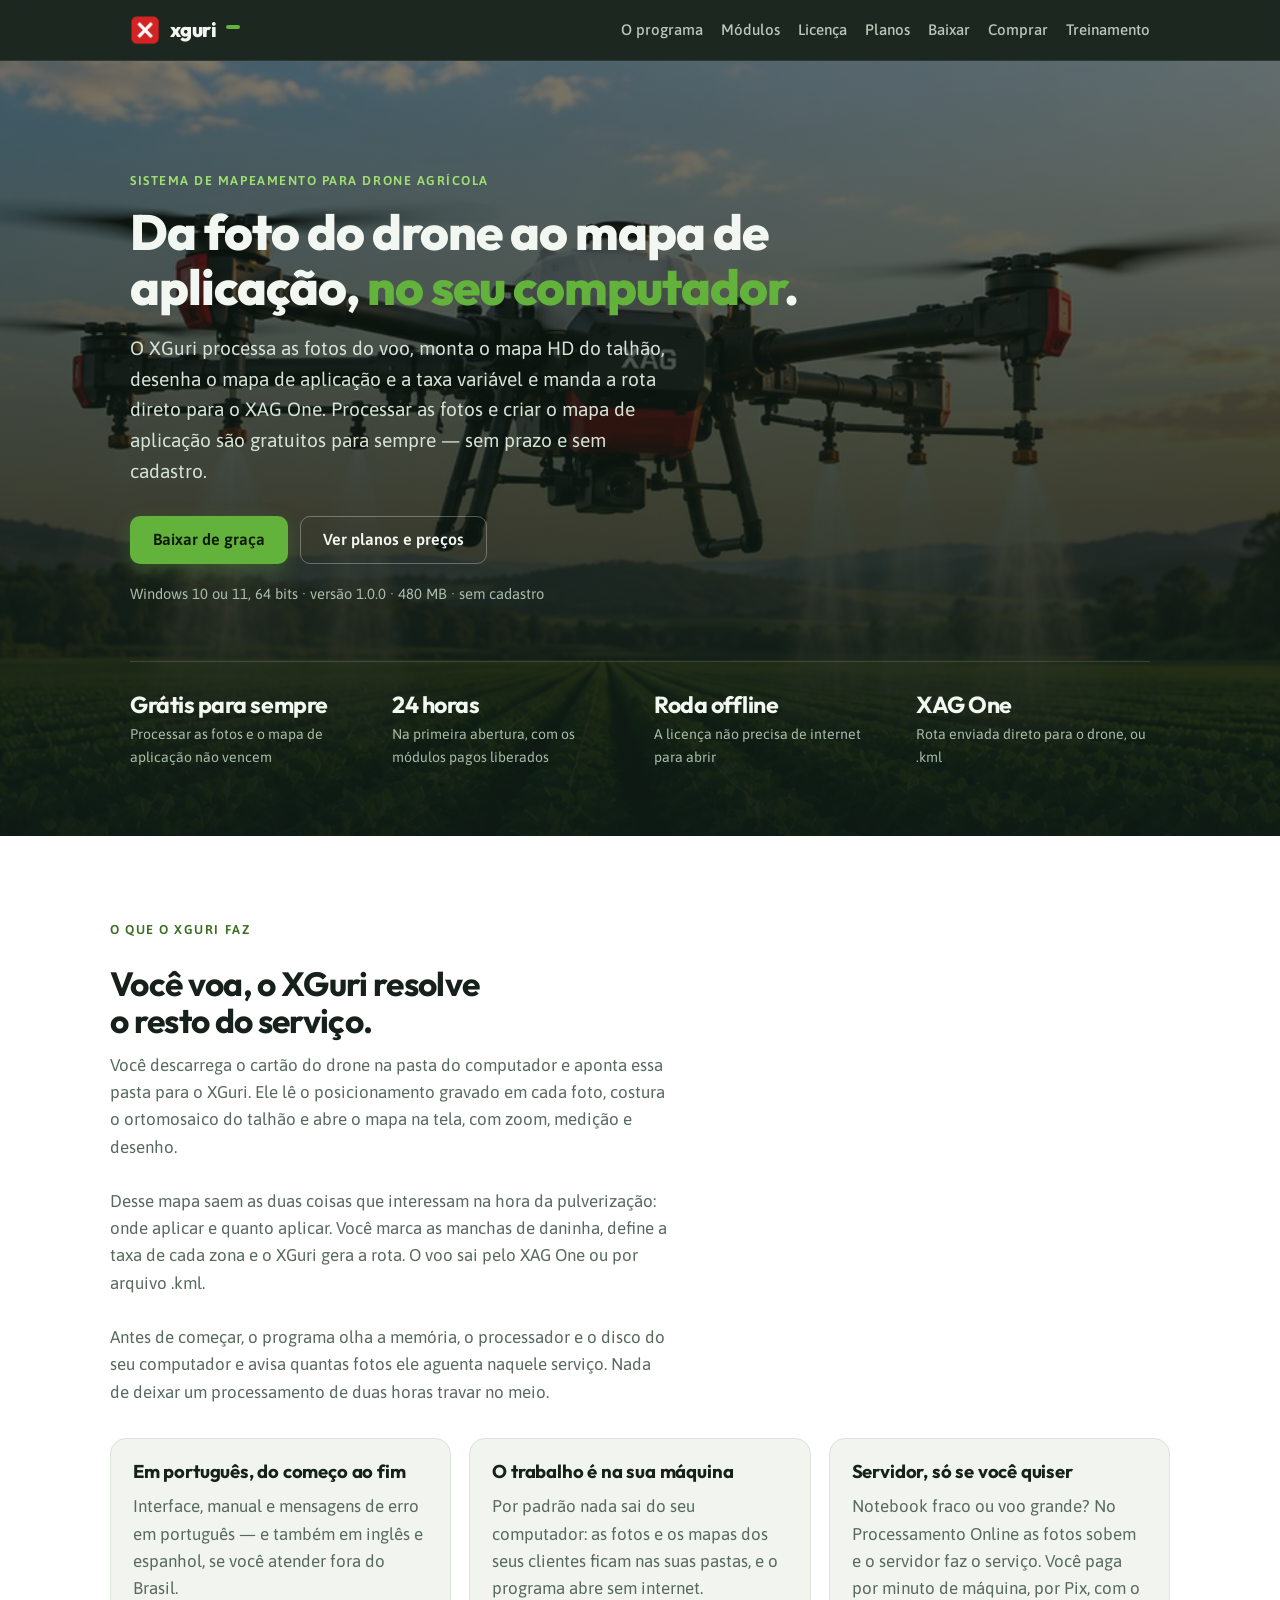
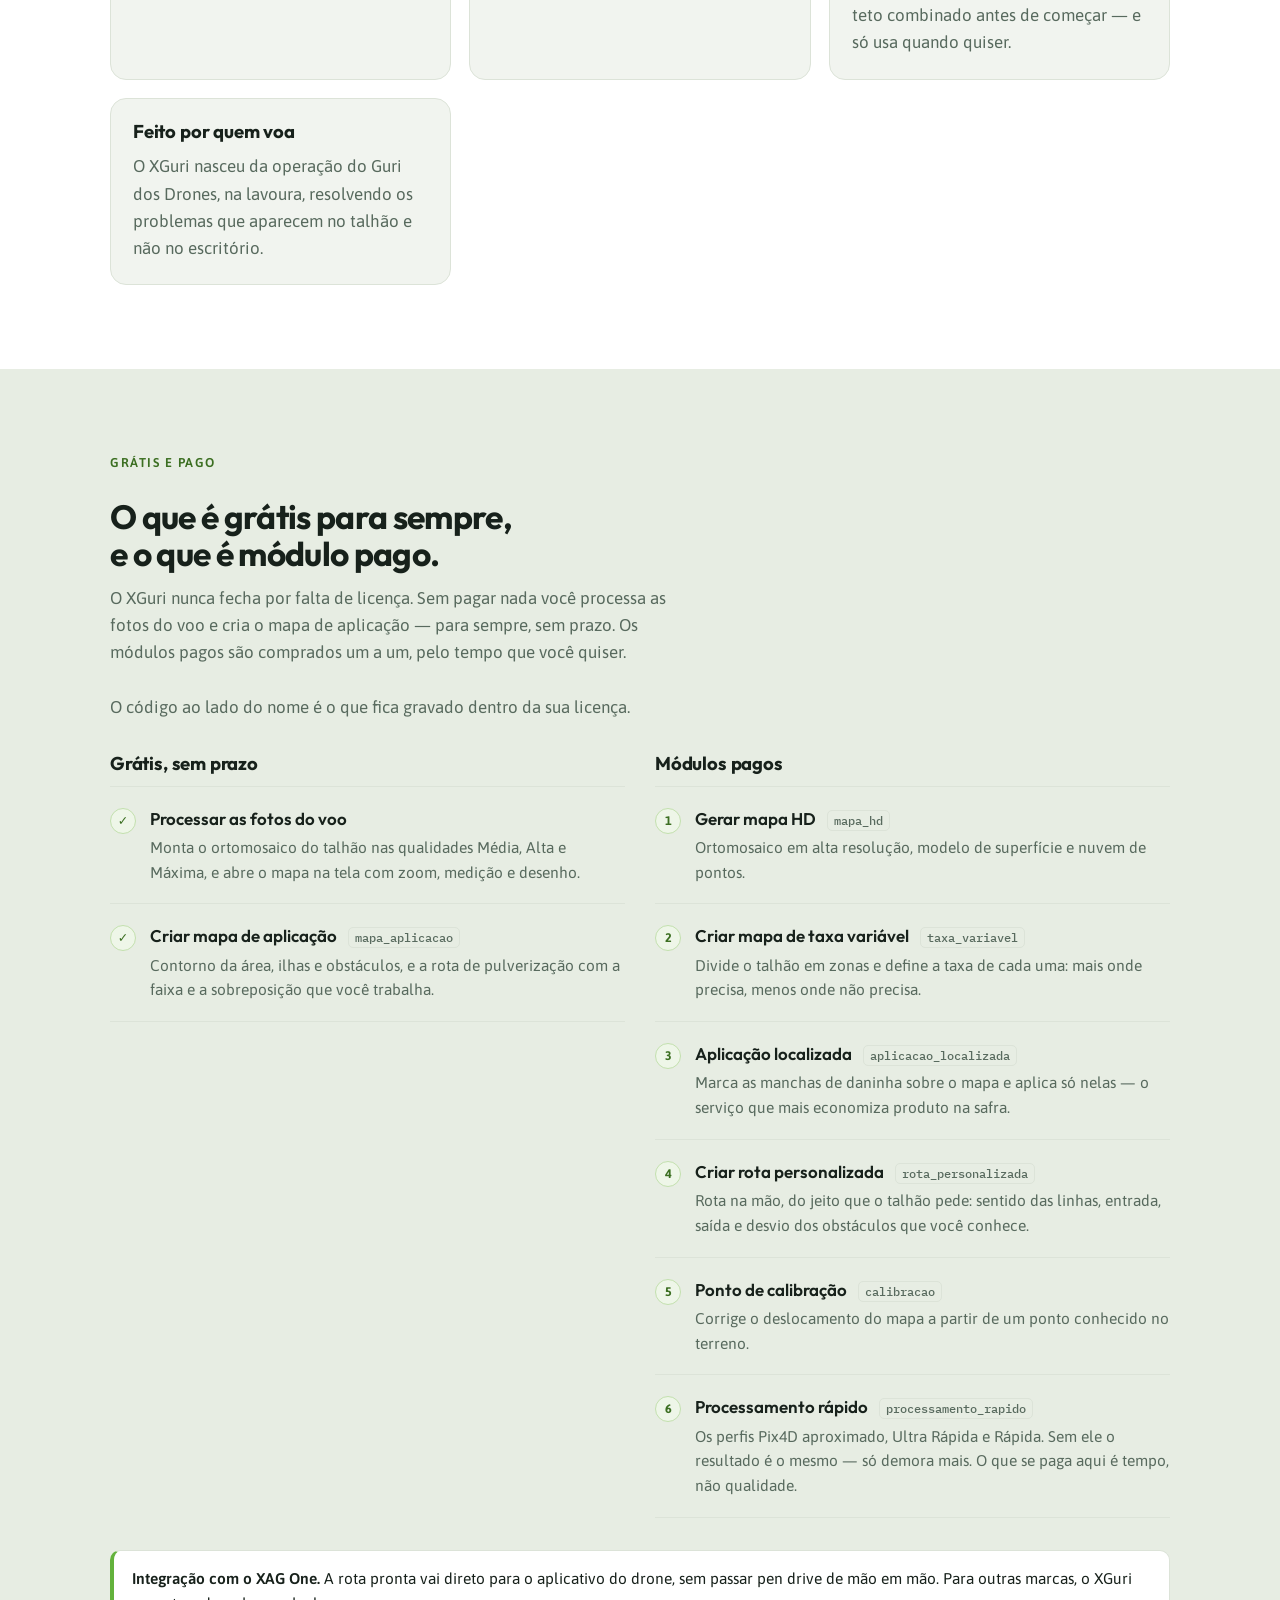
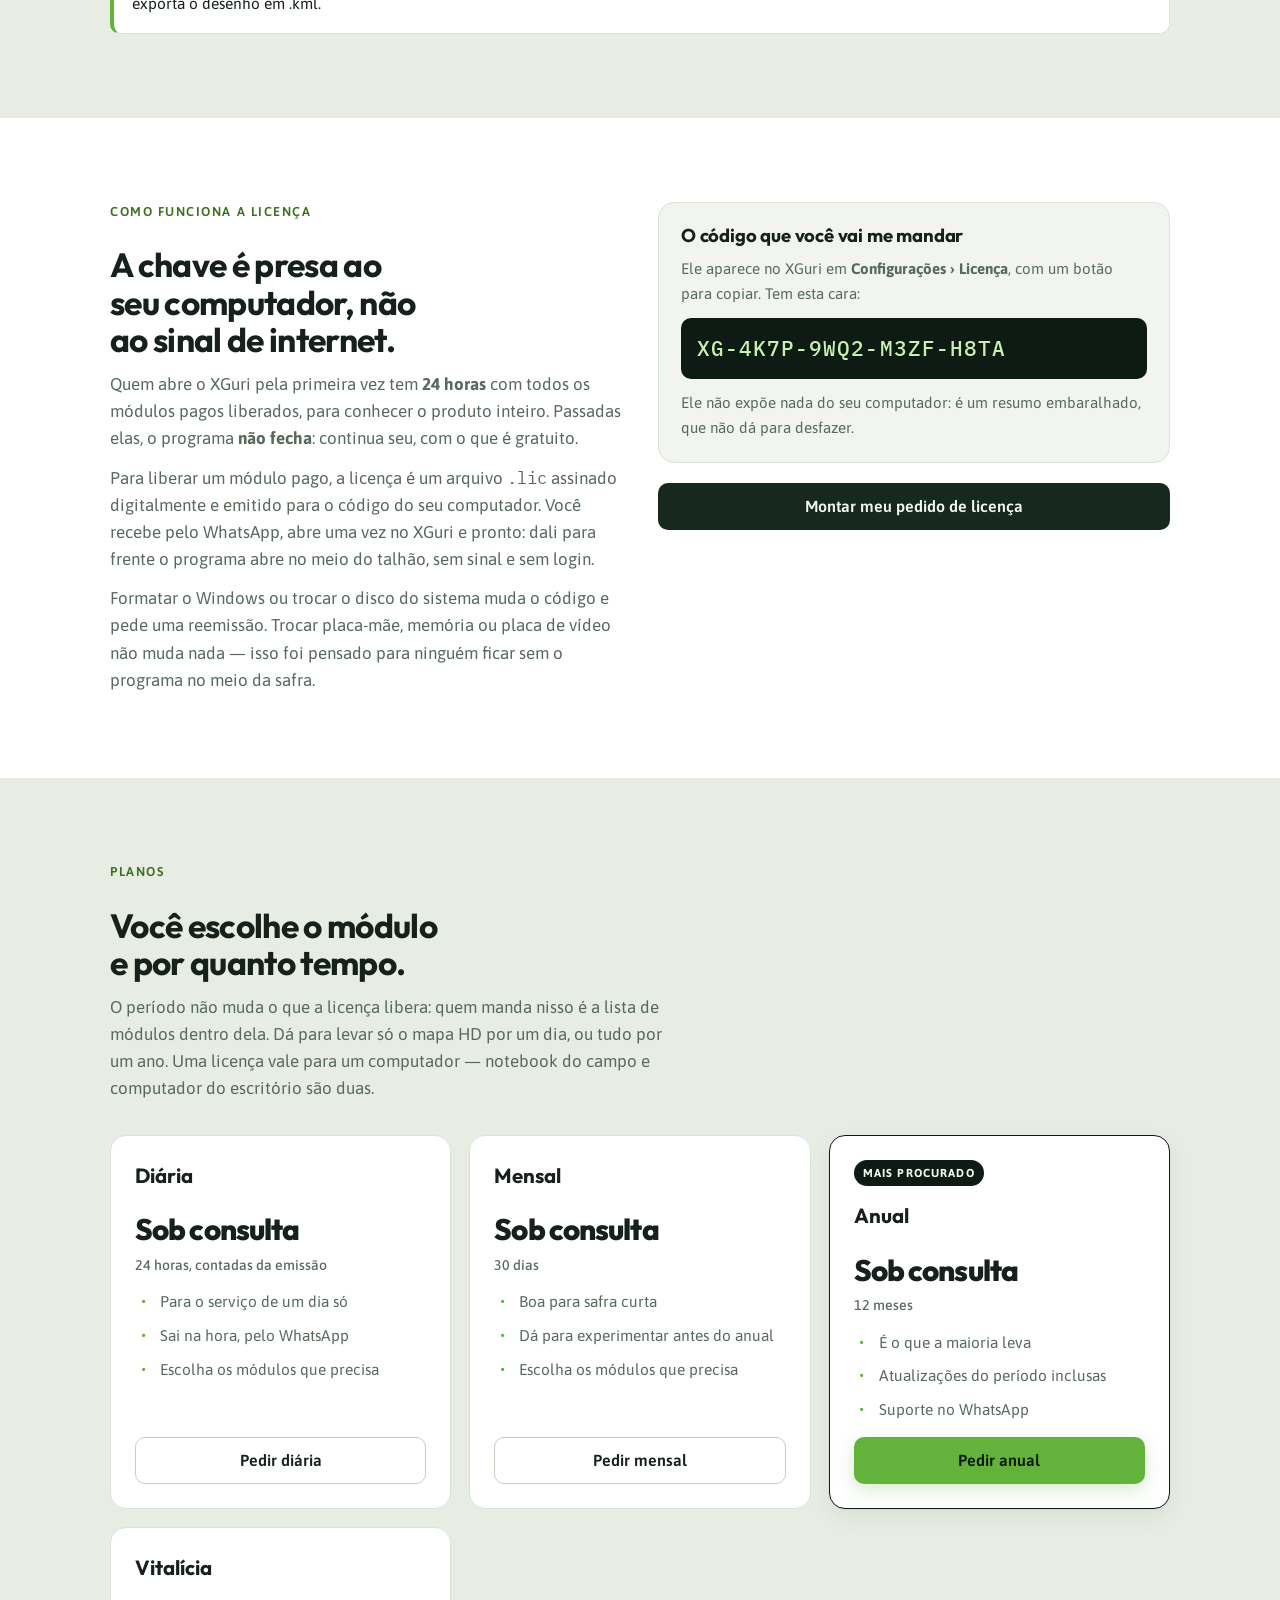
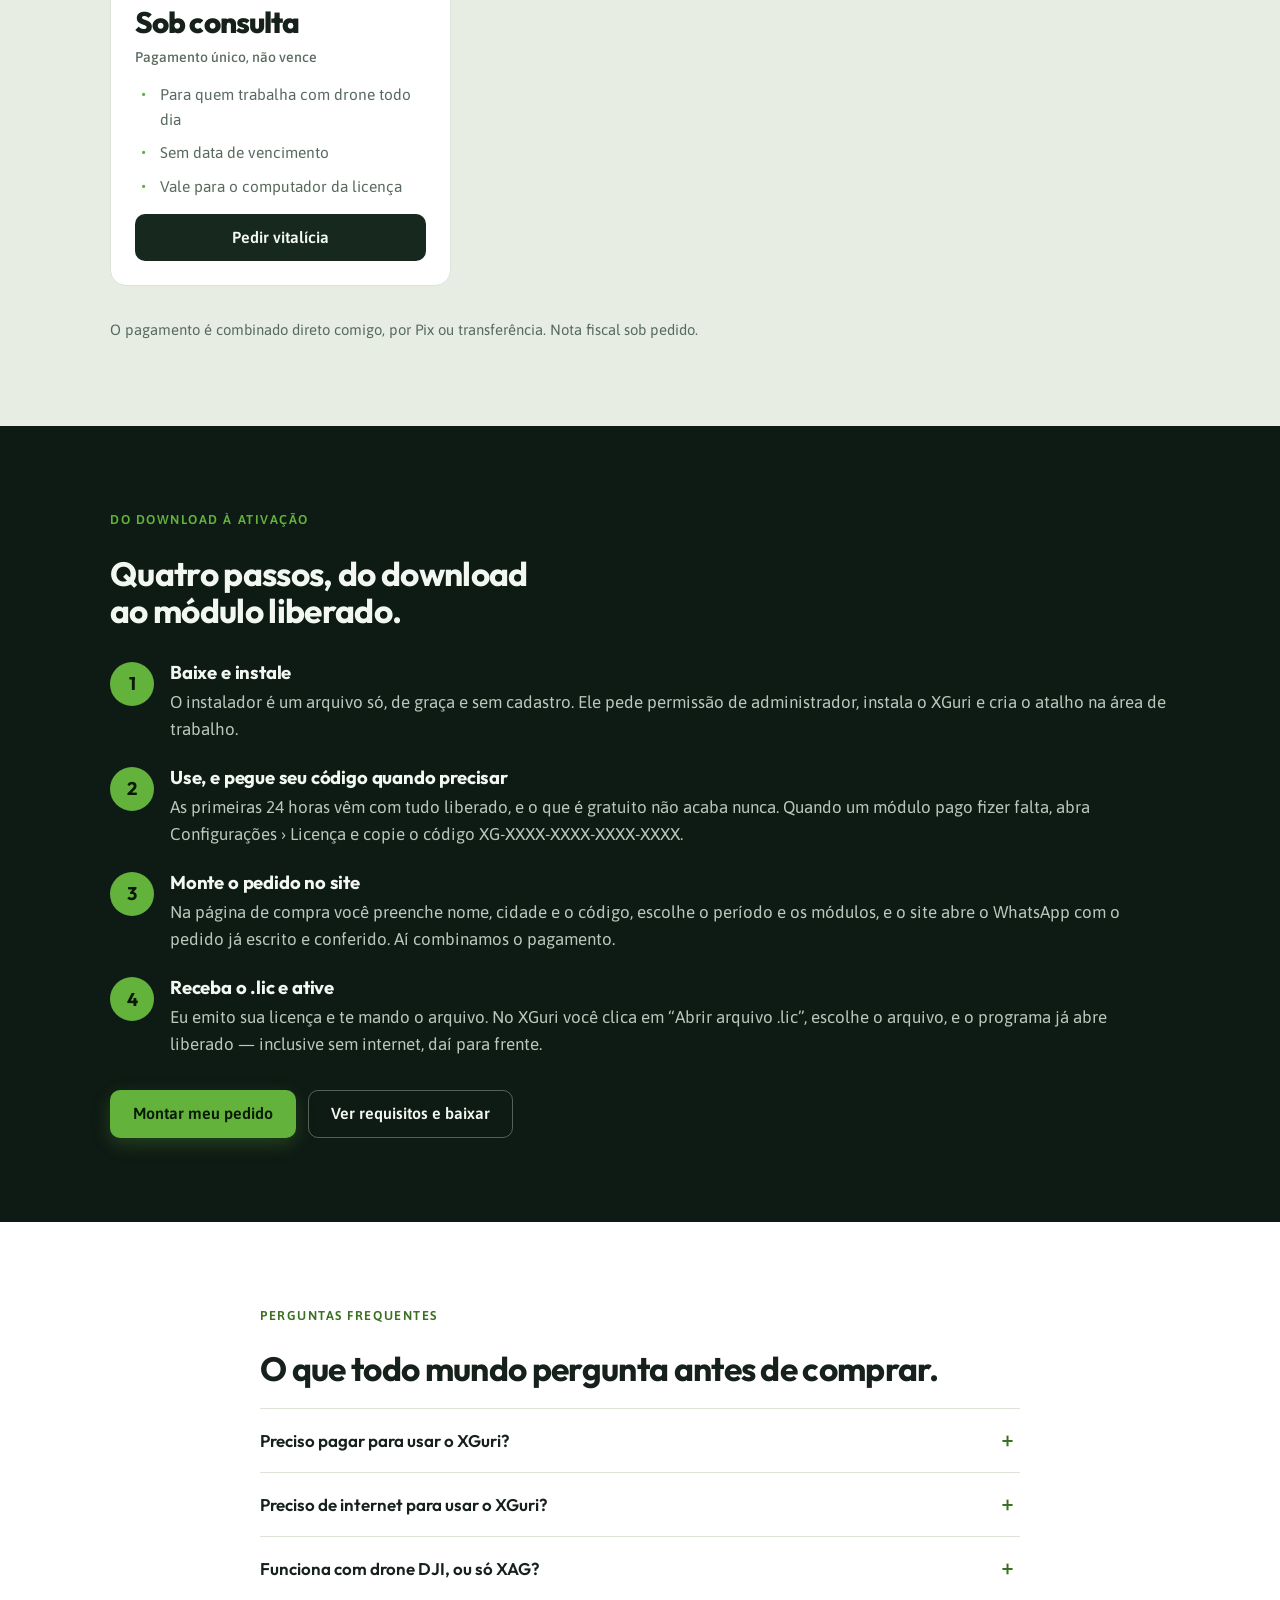
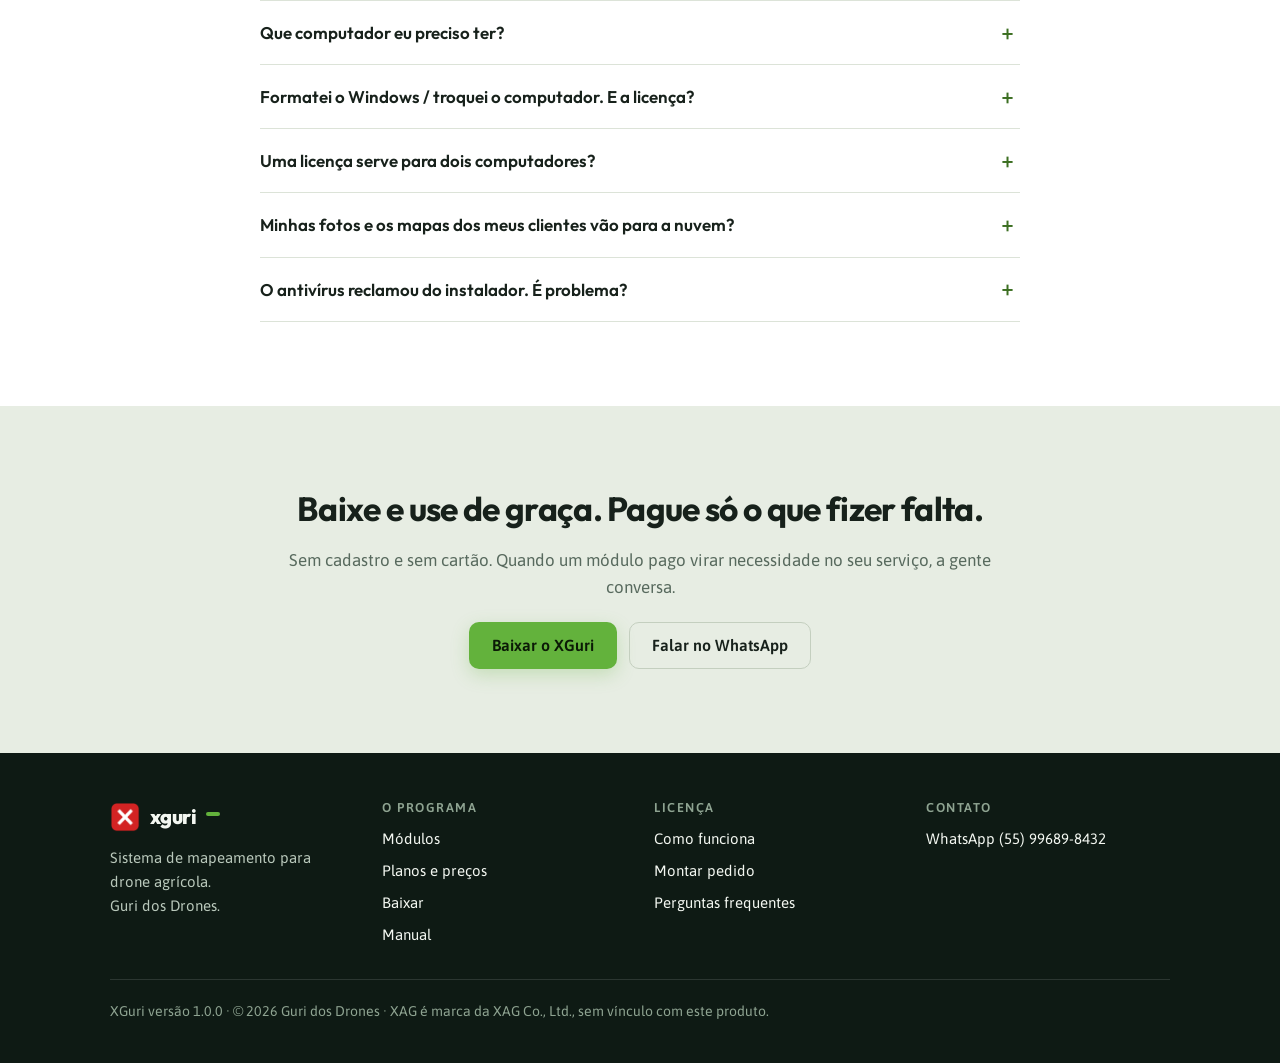
==== commit f2ab92fc: "Textos do site no modelo comercial atual O site prometia "15 dias de avaliacao" e "so abre com licen" ====
--- a/index.html
+++ b/index.html
@@ -4,7 +4,7 @@
 <meta charset="utf-8">
 <meta name="viewport" content="width=device-width, initial-scale=1">
 <title>XGuri &middot; mapeamento para drone agrícola</title>
-<meta name="description" content="O XGuri transforma as fotos do voo em mapa HD, mapa de aplicação, taxa variável e rota pronta para o drone. Roda no seu computador, sem depender da internet na lavoura. 15 dias de avaliação com tudo liberado.">
+<meta name="description" content="O XGuri transforma as fotos do voo em mapa HD, mapa de aplicação, taxa variável e rota pronta para o drone. Roda no seu computador, sem depender da internet na lavoura. Processar as fotos e criar o mapa de aplicação são gratuitos para sempre.">
 <meta name="theme-color" content="#0E1A14">
 <link rel="icon" href="assets/favicon.ico" sizes="any">
 <link rel="icon" href="assets/xguri-icone.png" type="image/png">
@@ -12,7 +12,7 @@
 
 <meta property="og:type" content="website">
 <meta property="og:title" content="XGuri · mapeamento para drone agrícola">
-<meta property="og:description" content="Da foto do drone ao mapa de aplicação, no seu computador. 15 dias de avaliação com tudo liberado.">
+<meta property="og:description" content="Da foto do drone ao mapa de aplicação, no seu computador. Grátis para processar as fotos e fazer o mapa de aplicação.">
 <meta property="og:image" content="assets/xguri-hero.jpg">
 <meta property="og:locale" content="pt_BR">
 
@@ -52,28 +52,29 @@
 
     <p class="hero__linha">
       O XGuri processa as fotos do voo, monta o mapa HD do talhão, desenha o mapa de
-      aplicação e a taxa variável e manda a rota direto para o XAG One. Tudo em
-      português, tudo rodando na sua máquina.
+      aplicação e a taxa variável e manda a rota direto para o XAG One. Processar as
+      fotos e criar o mapa de aplicação são gratuitos para sempre — sem prazo e sem
+      cadastro.
     </p>
 
     <div class="botoes">
-      <a class="botao botao--acento" href="download.html">Baixar e testar 15 dias</a>
+      <a class="botao botao--acento" href="download.html">Baixar de graça</a>
       <a class="botao botao--linha" href="#planos">Ver planos e preços</a>
     </div>
 
     <p class="hero__nota">
       Windows 10 ou 11, 64 bits &middot; versão <span data-cfg="versao">1.0.0</span>
-      &middot; <span data-cfg="tamanho">480 MB</span> &middot; sem mensalidade de nuvem
+      &middot; <span data-cfg="tamanho">480 MB</span> &middot; sem cadastro
     </p>
 
     <div class="selos">
       <div>
-        <div class="selo__valor"><span data-cfg="diasAvaliacao">15</span> dias grátis</div>
-        <div class="selo__rotulo">Avaliação com todos os módulos liberados</div>
+        <div class="selo__valor">Grátis para sempre</div>
+        <div class="selo__rotulo">Processar as fotos e o mapa de aplicação não vencem</div>
       </div>
       <div>
-        <div class="selo__valor">5 módulos</div>
-        <div class="selo__rotulo">Compre a licença inteira ou só o que você usa</div>
+        <div class="selo__valor"><span data-cfg="horasAvaliacao">24</span> horas</div>
+        <div class="selo__rotulo">Na primeira abertura, com os módulos pagos liberados</div>
       </div>
       <div>
         <div class="selo__valor">Roda offline</div>
@@ -119,10 +120,18 @@
         </p>
       </div>
       <div class="cartao pilha pilha--12">
-        <h3>Sem nuvem, sem mensalidade</h3>
+        <h3>O trabalho é na sua máquina</h3>
         <p class="sub">
-          O processamento é todo no seu computador. Suas fotos e os mapas dos seus
-          clientes não sobem para servidor nenhum.
+          Por padrão nada sai do seu computador: as fotos e os mapas dos seus clientes
+          ficam nas suas pastas, e o programa abre sem internet.
+        </p>
+      </div>
+      <div class="cartao pilha pilha--12">
+        <h3>Servidor, só se você quiser</h3>
+        <p class="sub">
+          Notebook fraco ou voo grande? No Processamento Online as fotos sobem e o
+          servidor faz o serviço. Você paga por minuto de máquina, por Pix, com o teto
+          combinado antes de começar — e só usa quando quiser.
         </p>
       </div>
       <div class="cartao pilha pilha--12">
@@ -140,54 +149,90 @@
 <section class="faixa faixa--fundo" id="modulos">
   <div class="envelope pilha pilha--32">
     <div class="prosa pilha pilha--12">
-      <p class="olho">Os cinco módulos</p>
-      <h2>Cada tela do XGuri é um módulo, e você compra os que usa.</h2>
-      <p class="sub">
-        O código ao lado do nome é o que fica gravado dentro da sua licença. Se
-        você comprar só dois módulos, é só esses dois que aparecem liberados no
-        programa — o resto continua visível, mas pedindo licença.
-      </p>
-    </div>
-
-    <div class="modulos">
-      <div class="modulo">
-        <div class="modulo__marca" aria-hidden="true">1</div>
-        <div class="modulo__nome">Gerar mapa HD <code>mapa_hd</code></div>
-        <div class="modulo__texto">
-          Processa as fotos do voo e monta o ortomosaico em alta resolução do talhão,
-          com modelo de superfície e nuvem de pontos. É a base de todo o resto.
-        </div>
-      </div>
-      <div class="modulo">
-        <div class="modulo__marca" aria-hidden="true">2</div>
-        <div class="modulo__nome">Criar mapa de aplicação <code>mapa_aplicacao</code></div>
-        <div class="modulo__texto">
-          Desenha o contorno da área, tira as ilhas e os obstáculos e gera a rota de
-          pulverização com a faixa e a sobreposição que você trabalha.
-        </div>
-      </div>
-      <div class="modulo">
-        <div class="modulo__marca" aria-hidden="true">3</div>
-        <div class="modulo__nome">Criar mapa de taxa variável <code>taxa_variavel</code></div>
-        <div class="modulo__texto">
-          Divide o talhão em zonas e define a taxa de cada uma, para o drone aplicar
-          mais onde precisa e economizar onde não precisa.
-        </div>
-      </div>
-      <div class="modulo">
-        <div class="modulo__marca" aria-hidden="true">4</div>
-        <div class="modulo__nome">Criar rota personalizada <code>rota_personalizada</code></div>
-        <div class="modulo__texto">
-          Monta a rota na mão, do jeito que o talhão pede: sentido das linhas, entrada,
-          saída e desvio dos obstáculos que você conhece.
-        </div>
-      </div>
-      <div class="modulo">
-        <div class="modulo__marca" aria-hidden="true">5</div>
-        <div class="modulo__nome">Aplicação localizada <code>aplicacao_localizada</code></div>
-        <div class="modulo__texto">
-          Marca as manchas de daninha sobre o mapa HD e gera a aplicação só nelas —
-          o serviço que mais economiza produto na safra.
+      <p class="olho">Grátis e pago</p>
+      <h2>O que é grátis para sempre, e o que é módulo pago.</h2>
+      <p class="sub">
+        O XGuri nunca fecha por falta de licença. Sem pagar nada você processa as fotos
+        do voo e cria o mapa de aplicação — para sempre, sem prazo. Os módulos pagos são
+        comprados um a um, pelo tempo que você quiser.
+      </p>
+      <p class="sub">
+        O código ao lado do nome é o que fica gravado dentro da sua licença.
+      </p>
+    </div>
+
+    <div class="grade grade--2" style="gap:30px;">
+      <div class="pilha pilha--12">
+        <h3>Grátis, sem prazo</h3>
+        <div class="modulos">
+          <div class="modulo">
+            <div class="modulo__marca" aria-hidden="true">✓</div>
+            <div class="modulo__nome">Processar as fotos do voo</div>
+            <div class="modulo__texto">
+              Monta o ortomosaico do talhão nas qualidades Média, Alta e Máxima, e abre o
+              mapa na tela com zoom, medição e desenho.
+            </div>
+          </div>
+          <div class="modulo">
+            <div class="modulo__marca" aria-hidden="true">✓</div>
+            <div class="modulo__nome">Criar mapa de aplicação <code>mapa_aplicacao</code></div>
+            <div class="modulo__texto">
+              Contorno da área, ilhas e obstáculos, e a rota de pulverização com a faixa e
+              a sobreposição que você trabalha.
+            </div>
+          </div>
+        </div>
+      </div>
+
+      <div class="pilha pilha--12">
+        <h3>Módulos pagos</h3>
+        <div class="modulos">
+          <div class="modulo">
+            <div class="modulo__marca" aria-hidden="true">1</div>
+            <div class="modulo__nome">Gerar mapa HD <code>mapa_hd</code></div>
+            <div class="modulo__texto">
+              Ortomosaico em alta resolução, modelo de superfície e nuvem de pontos.
+            </div>
+          </div>
+          <div class="modulo">
+            <div class="modulo__marca" aria-hidden="true">2</div>
+            <div class="modulo__nome">Criar mapa de taxa variável <code>taxa_variavel</code></div>
+            <div class="modulo__texto">
+              Divide o talhão em zonas e define a taxa de cada uma: mais onde precisa,
+              menos onde não precisa.
+            </div>
+          </div>
+          <div class="modulo">
+            <div class="modulo__marca" aria-hidden="true">3</div>
+            <div class="modulo__nome">Aplicação localizada <code>aplicacao_localizada</code></div>
+            <div class="modulo__texto">
+              Marca as manchas de daninha sobre o mapa e aplica só nelas — o serviço que
+              mais economiza produto na safra.
+            </div>
+          </div>
+          <div class="modulo">
+            <div class="modulo__marca" aria-hidden="true">4</div>
+            <div class="modulo__nome">Criar rota personalizada <code>rota_personalizada</code></div>
+            <div class="modulo__texto">
+              Rota na mão, do jeito que o talhão pede: sentido das linhas, entrada, saída
+              e desvio dos obstáculos que você conhece.
+            </div>
+          </div>
+          <div class="modulo">
+            <div class="modulo__marca" aria-hidden="true">5</div>
+            <div class="modulo__nome">Ponto de calibração <code>calibracao</code></div>
+            <div class="modulo__texto">
+              Corrige o deslocamento do mapa a partir de um ponto conhecido no terreno.
+            </div>
+          </div>
+          <div class="modulo">
+            <div class="modulo__marca" aria-hidden="true">6</div>
+            <div class="modulo__nome">Processamento rápido <code>processamento_rapido</code></div>
+            <div class="modulo__texto">
+              Os perfis Pix4D aproximado, Ultra Rápida e Rápida. Sem ele o resultado é o
+              mesmo — só demora mais. O que se paga aqui é tempo, não qualidade.
+            </div>
+          </div>
         </div>
       </div>
     </div>
@@ -207,15 +252,16 @@
       <p class="olho">Como funciona a licença</p>
       <h2>A chave é presa ao seu computador, não ao sinal de internet.</h2>
       <p class="sub">
-        Quem instala o XGuri pela primeira vez ganha
-        <strong><span data-cfg="diasAvaliacao">15</span> dias de avaliação</strong> com
-        todos os módulos liberados. Depois disso o programa pede uma licença.
-      </p>
-      <p class="sub">
-        A licença é um arquivo <span class="mono">.lic</span> assinado digitalmente e
-        emitido para o código do seu computador. Você recebe pelo WhatsApp, abre uma
-        vez no XGuri e pronto: dali para frente o programa abre no meio do talhão,
-        sem sinal, sem login, sem nada para renovar todo mês.
+        Quem abre o XGuri pela primeira vez tem
+        <strong><span data-cfg="horasAvaliacao">24</span> horas</strong> com todos os
+        módulos pagos liberados, para conhecer o produto inteiro. Passadas elas, o
+        programa <strong>não fecha</strong>: continua seu, com o que é gratuito.
+      </p>
+      <p class="sub">
+        Para liberar um módulo pago, a licença é um arquivo <span class="mono">.lic</span>
+        assinado digitalmente e emitido para o código do seu computador. Você recebe pelo
+        WhatsApp, abre uma vez no XGuri e pronto: dali para frente o programa abre no meio
+        do talhão, sem sinal e sem login.
       </p>
       <p class="sub">
         Formatar o Windows ou trocar o disco do sistema muda o código e pede uma
@@ -247,65 +293,67 @@
   <div class="envelope pilha pilha--32">
     <div class="prosa pilha pilha--12">
       <p class="olho">Planos</p>
-      <h2>Escolha pelo tamanho do seu serviço.</h2>
-      <p class="sub">
-        Uma licença vale para um computador. Se você tem o notebook do campo e o
-        computador do escritório, são duas licenças.
+      <h2>Você escolhe o módulo e por quanto tempo.</h2>
+      <p class="sub">
+        O período não muda o que a licença libera: quem manda nisso é a lista de módulos
+        dentro dela. Dá para levar só o mapa HD por um dia, ou tudo por um ano. Uma
+        licença vale para um computador — notebook do campo e computador do escritório
+        são duas.
       </p>
     </div>
 
     <div class="planos">
       <div class="plano">
-        <div class="plano__nome">Avaliação</div>
-        <div class="plano__preco">Grátis
-          <small><span data-cfg="diasAvaliacao">15</span> dias, uma vez por computador</small>
+        <div class="plano__nome">Diária</div>
+        <div class="plano__preco"><span data-preco="diaria">Sob consulta</span>
+          <small>24 horas, contadas da emissão</small>
         </div>
         <ul class="plano__itens">
-          <li>Todos os módulos liberados</li>
-          <li>Sem cartão, sem cadastro</li>
-          <li>Começa a contar na instalação</li>
+          <li>Para o serviço de um dia só</li>
+          <li>Sai na hora, pelo WhatsApp</li>
+          <li>Escolha os módulos que precisa</li>
         </ul>
-        <a class="botao botao--linha" href="download.html">Baixar agora</a>
+        <a class="botao botao--linha" href="comprar.html?plano=diaria">Pedir diária</a>
+      </div>
+
+      <div class="plano">
+        <div class="plano__nome">Mensal</div>
+        <div class="plano__preco"><span data-preco="mensal">Sob consulta</span>
+          <small>30 dias</small>
+        </div>
+        <ul class="plano__itens">
+          <li>Boa para safra curta</li>
+          <li>Dá para experimentar antes do anual</li>
+          <li>Escolha os módulos que precisa</li>
+        </ul>
+        <a class="botao botao--linha" href="comprar.html?plano=mensal">Pedir mensal</a>
       </div>
 
       <div class="plano plano--destaque">
         <div class="plano__faixa">Mais procurado</div>
-        <div class="plano__nome">Assinatura anual</div>
-        <div class="plano__preco"><span data-preco="assinatura">Sob consulta</span>
-          <small>1 ano, todos os cinco módulos</small>
+        <div class="plano__nome">Anual</div>
+        <div class="plano__preco"><span data-preco="anual">Sob consulta</span>
+          <small>12 meses</small>
         </div>
         <ul class="plano__itens">
-          <li>Todos os módulos liberados</li>
-          <li>Atualizações do ano inclusas</li>
+          <li>É o que a maioria leva</li>
+          <li>Atualizações do período inclusas</li>
           <li>Suporte no WhatsApp</li>
         </ul>
-        <a class="botao botao--acento" href="comprar.html?plano=assinatura">Pedir assinatura</a>
+        <a class="botao botao--acento" href="comprar.html?plano=anual">Pedir anual</a>
       </div>
 
       <div class="plano">
         <div class="plano__nome">Vitalícia</div>
         <div class="plano__preco"><span data-preco="vitalicia">Sob consulta</span>
-          <small>Pagamento único, sem validade</small>
+          <small>Pagamento único, não vence</small>
         </div>
         <ul class="plano__itens">
-          <li>Todos os módulos, sem data de vencimento</li>
           <li>Para quem trabalha com drone todo dia</li>
+          <li>Sem data de vencimento</li>
           <li>Vale para o computador da licença</li>
         </ul>
         <a class="botao botao--escuro" href="comprar.html?plano=vitalicia">Pedir vitalícia</a>
-      </div>
-
-      <div class="plano">
-        <div class="plano__nome">Módulo avulso</div>
-        <div class="plano__preco"><span data-preco="modulo">Sob consulta</span>
-          <small>Por módulo, 1 ano</small>
-        </div>
-        <ul class="plano__itens">
-          <li>Só a tela que você usa</li>
-          <li>Dá para somar módulos depois</li>
-          <li>Ideal para quem só faz mapa HD</li>
-        </ul>
-        <a class="botao botao--linha" href="comprar.html?plano=modulos">Escolher módulos</a>
       </div>
     </div>
 
@@ -321,30 +369,31 @@
   <div class="envelope pilha pilha--32">
     <div class="prosa pilha pilha--12">
       <p class="olho">Do download à ativação</p>
-      <h2>Quatro passos, e o XGuri está liberado na sua máquina.</h2>
+      <h2>Quatro passos, do download ao módulo liberado.</h2>
     </div>
 
     <ol class="passos">
       <li class="passo">
         <h3>Baixe e instale</h3>
         <p>
-          O instalador é um arquivo só. Ele pede permissão de administrador, instala o
-          XGuri e cria o atalho na área de trabalho.
+          O instalador é um arquivo só, de graça e sem cadastro. Ele pede permissão de
+          administrador, instala o XGuri e cria o atalho na área de trabalho.
         </p>
       </li>
       <li class="passo">
-        <h3>Teste <span data-cfg="diasAvaliacao">15</span> dias e pegue seu código</h3>
+        <h3>Use, e pegue seu código quando precisar</h3>
         <p>
-          Use o programa inteiro sem pagar nada. Quando decidir comprar, abra
-          Configurações &rsaquo; Licença e copie o código XG-XXXX-XXXX-XXXX-XXXX.
+          As primeiras <span data-cfg="horasAvaliacao">24</span> horas vêm com tudo
+          liberado, e o que é gratuito não acaba nunca. Quando um módulo pago fizer falta,
+          abra Configurações &rsaquo; Licença e copie o código XG-XXXX-XXXX-XXXX-XXXX.
         </p>
       </li>
       <li class="passo">
         <h3>Monte o pedido no site</h3>
         <p>
-          Na página de compra você preenche nome, cidade e o código, escolhe o plano e
-          o site abre o WhatsApp com o pedido já escrito e conferido. Aí combinamos o
-          pagamento.
+          Na página de compra você preenche nome, cidade e o código, escolhe o período e
+          os módulos, e o site abre o WhatsApp com o pedido já escrito e conferido. Aí
+          combinamos o pagamento.
         </p>
       </li>
       <li class="passo">
@@ -374,13 +423,30 @@
 
     <div class="perguntas">
       <details class="pergunta">
+        <summary>Preciso pagar para usar o XGuri?</summary>
+        <div class="pergunta__corpo">
+          <p>
+            Não. Processar as fotos do voo e criar o mapa de aplicação são gratuitos para
+            sempre, sem prazo e sem cadastro — e o programa nunca fecha por falta de
+            licença. Na primeira abertura você ganha
+            <span data-cfg="horasAvaliacao">24</span> horas com os módulos pagos
+            liberados, para conhecer o resto.
+          </p>
+          <p>
+            Depois disso, você paga só pelo módulo que fizer falta, pelo tempo que quiser:
+            mapa HD, taxa variável, aplicação localizada, rota personalizada, ponto de
+            calibração e processamento rápido.
+          </p>
+        </div>
+      </details>
+
+      <details class="pergunta">
         <summary>Preciso de internet para usar o XGuri?</summary>
         <div class="pergunta__corpo">
           <p>
-            Só para duas coisas: baixar o instalador e receber o arquivo de licença.
-            Depois de ativado, o programa processa as fotos e abre normalmente sem
-            nenhuma conexão. Para mandar a rota pelo XAG One, aí sim é preciso estar
-            conectado naquele momento.
+            Para o dia a dia, não: o programa processa as fotos e abre sem nenhuma
+            conexão. A internet serve para baixar o instalador, receber o arquivo de
+            licença, mandar a rota pelo XAG One e usar o Processamento Online.
           </p>
         </div>
       </details>
@@ -433,7 +499,8 @@
           <p>
             Não. Cada licença é emitida para um código de máquina. Para usar no
             notebook do campo e no computador do escritório, são duas licenças — me
-            chame no WhatsApp que a gente combina o valor das duas.
+            chame no WhatsApp que a gente combina o valor das duas. O que é gratuito,
+            esse sim, você instala em quantos computadores quiser.
           </p>
         </div>
       </details>
@@ -442,9 +509,19 @@
         <summary>Minhas fotos e os mapas dos meus clientes vão para a nuvem?</summary>
         <div class="pergunta__corpo">
           <p>
-            Não. Todo o processamento acontece no seu computador, e os arquivos ficam
-            nas suas pastas. O site também não guarda nada: o pedido de licença sai
-            pelo seu próprio WhatsApp, direto para mim.
+            Só se você escolher. Por padrão o processamento é todo no seu computador e os
+            arquivos ficam nas suas pastas.
+          </p>
+          <p>
+            A exceção é o <strong>Processamento Online</strong>, um botão que você aperta
+            quando quiser: aí as fotos sobem para o servidor do XGuri, ele faz o serviço e
+            você paga por minuto de máquina, por Pix, com o teto combinado antes de
+            começar. É para notebook fraco e voo grande — enquanto você não usar esse
+            botão, nada sai da sua máquina.
+          </p>
+          <p>
+            O site também não guarda nada: o pedido de licença sai pelo seu próprio
+            WhatsApp, direto para mim.
           </p>
         </div>
       </details>
@@ -468,10 +545,10 @@
 <!-- --------------------------------------------------------- chamada ---- -->
 <section class="faixa faixa--fundo">
   <div class="envelope envelope--estreito pilha pilha--20" style="text-align:center; align-items:center;">
-    <h2>Baixe, use <span data-cfg="diasAvaliacao">15</span> dias e decida depois.</h2>
+    <h2>Baixe e use de graça. Pague só o que fizer falta.</h2>
     <p class="sub">
-      Sem cadastro e sem cartão. Se fizer sentido para o seu serviço, a gente conversa
-      sobre a licença.
+      Sem cadastro e sem cartão. Quando um módulo pago virar necessidade no seu serviço,
+      a gente conversa.
     </p>
     <div class="botoes" style="justify-content:center;">
       <a class="botao botao--acento" href="download.html">Baixar o XGuri</a>
--- a/css/estilo.css
+++ b/css/estilo.css
@@ -504,6 +504,51 @@
 }
 .plano .botao { margin-top: auto; }
 
+/* --------------------------------------------------------------- portao -- */
+/* Caixa de senha do download. Vive dentro da faixa escura da pagina de
+   download, por isso as cores sao proprias e nao as dos tokens claros. */
+
+.portao {
+  background: rgba(255, 255, 255, .07);
+  border: 1px solid rgba(255, 255, 255, .18);
+  border-radius: var(--raio-g);
+  padding: 22px;
+  display: grid;
+  gap: 14px;
+  max-width: 480px;
+}
+
+.portao__topo { display: flex; align-items: flex-start; gap: 14px; }
+.portao__chave { width: 38px; height: 38px; flex: none; margin-top: 2px; }
+.portao__titulo {
+  font-family: var(--display);
+  font-size: 1.22rem;
+  font-weight: 700;
+  color: var(--texto-inverso);
+  margin: 0 0 3px;
+}
+.portao__dica { font-size: .95rem; color: #B9C8BB; }
+
+.portao__linha { display: flex; flex-wrap: wrap; gap: 10px; }
+.portao__linha input {
+  flex: 1 1 170px;
+  min-width: 0;
+  background: rgba(0, 0, 0, .3);
+  border: 1.5px solid rgba(255, 255, 255, .24);
+  color: var(--texto-inverso);
+  font-size: 1.05rem;
+  letter-spacing: .04em;
+}
+.portao__linha input::placeholder { color: #8EA391; letter-spacing: 0; }
+.portao__linha input:focus-visible { outline-color: var(--acento); }
+.portao__linha .botao { flex: 0 1 auto; }
+
+.portao .estado { min-height: 0; }
+.portao .estado--erro { color: #FF9A8F; }
+
+.portao__rodape { font-size: .9rem; color: #A9BCAB; }
+.portao__rodape a { color: #9FE072; }
+
 /* --------------------------------------------------------------- avisos -- */
 
 .aviso {
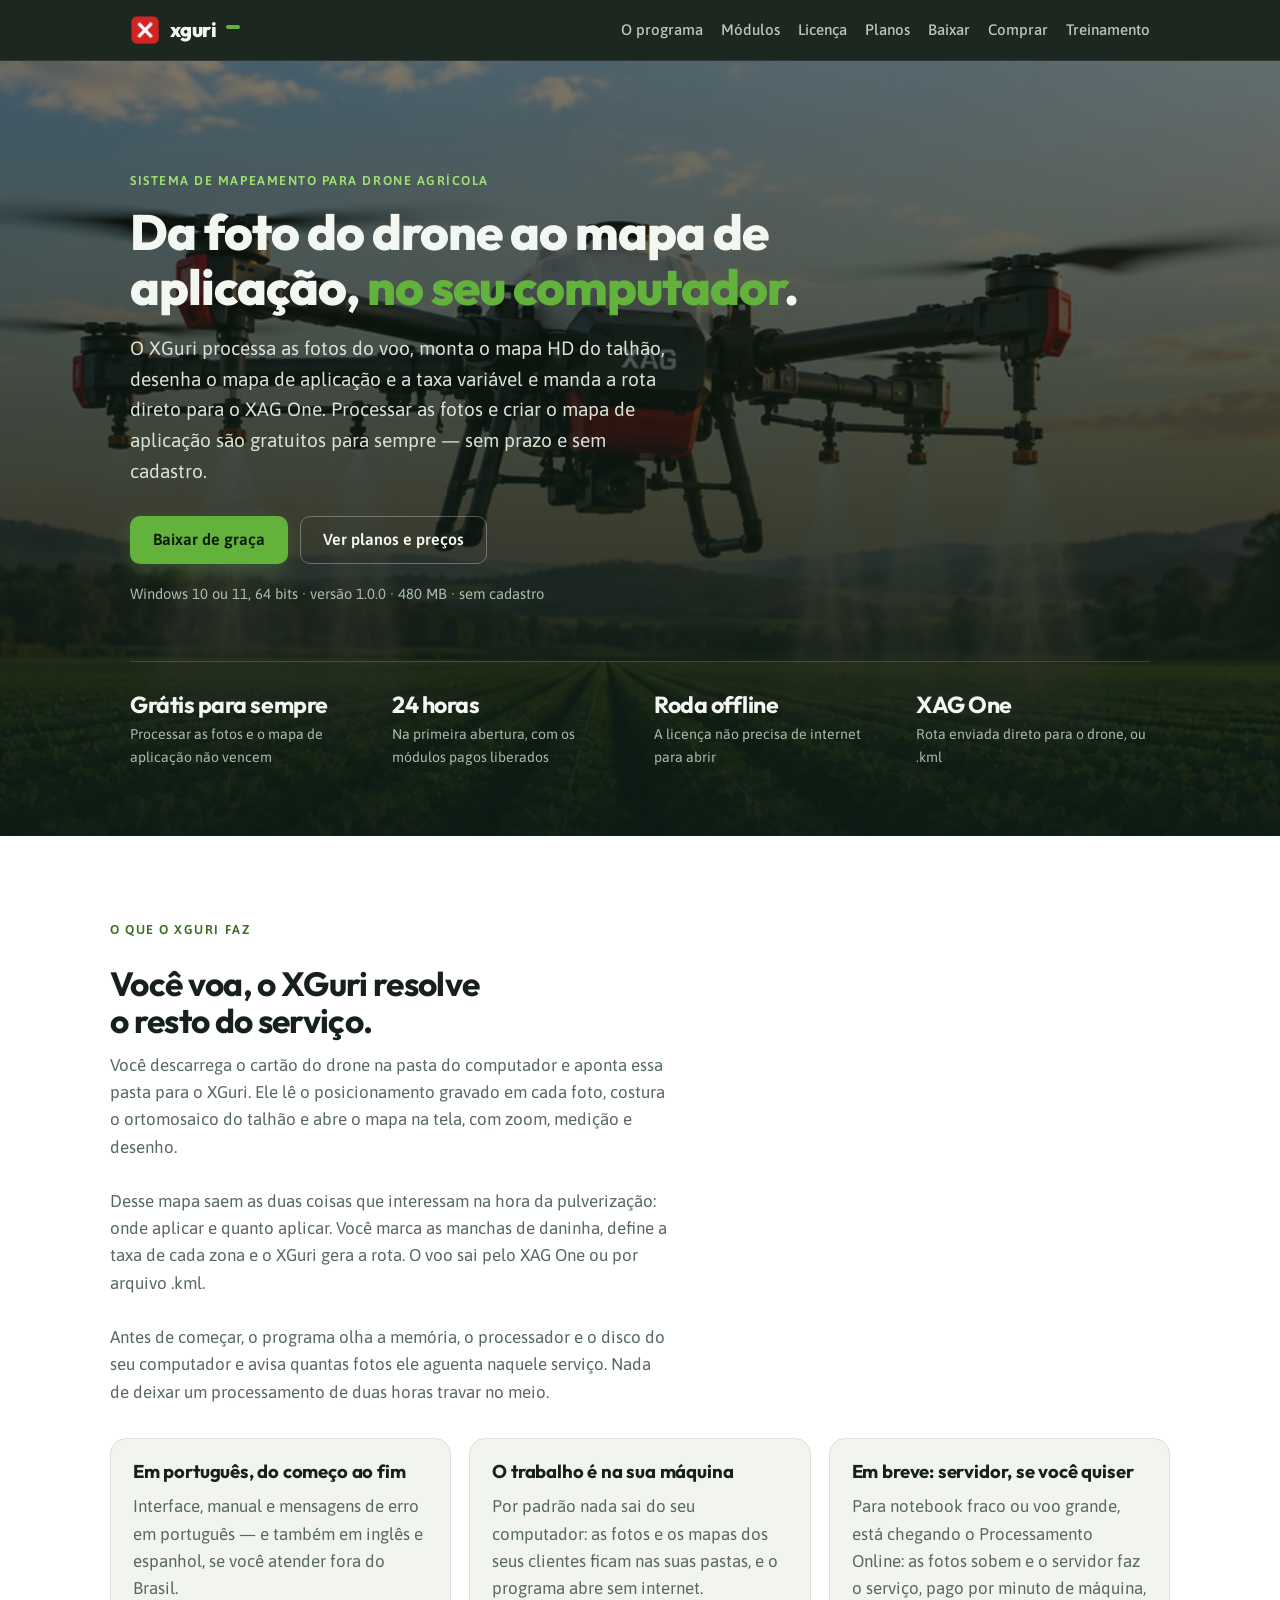
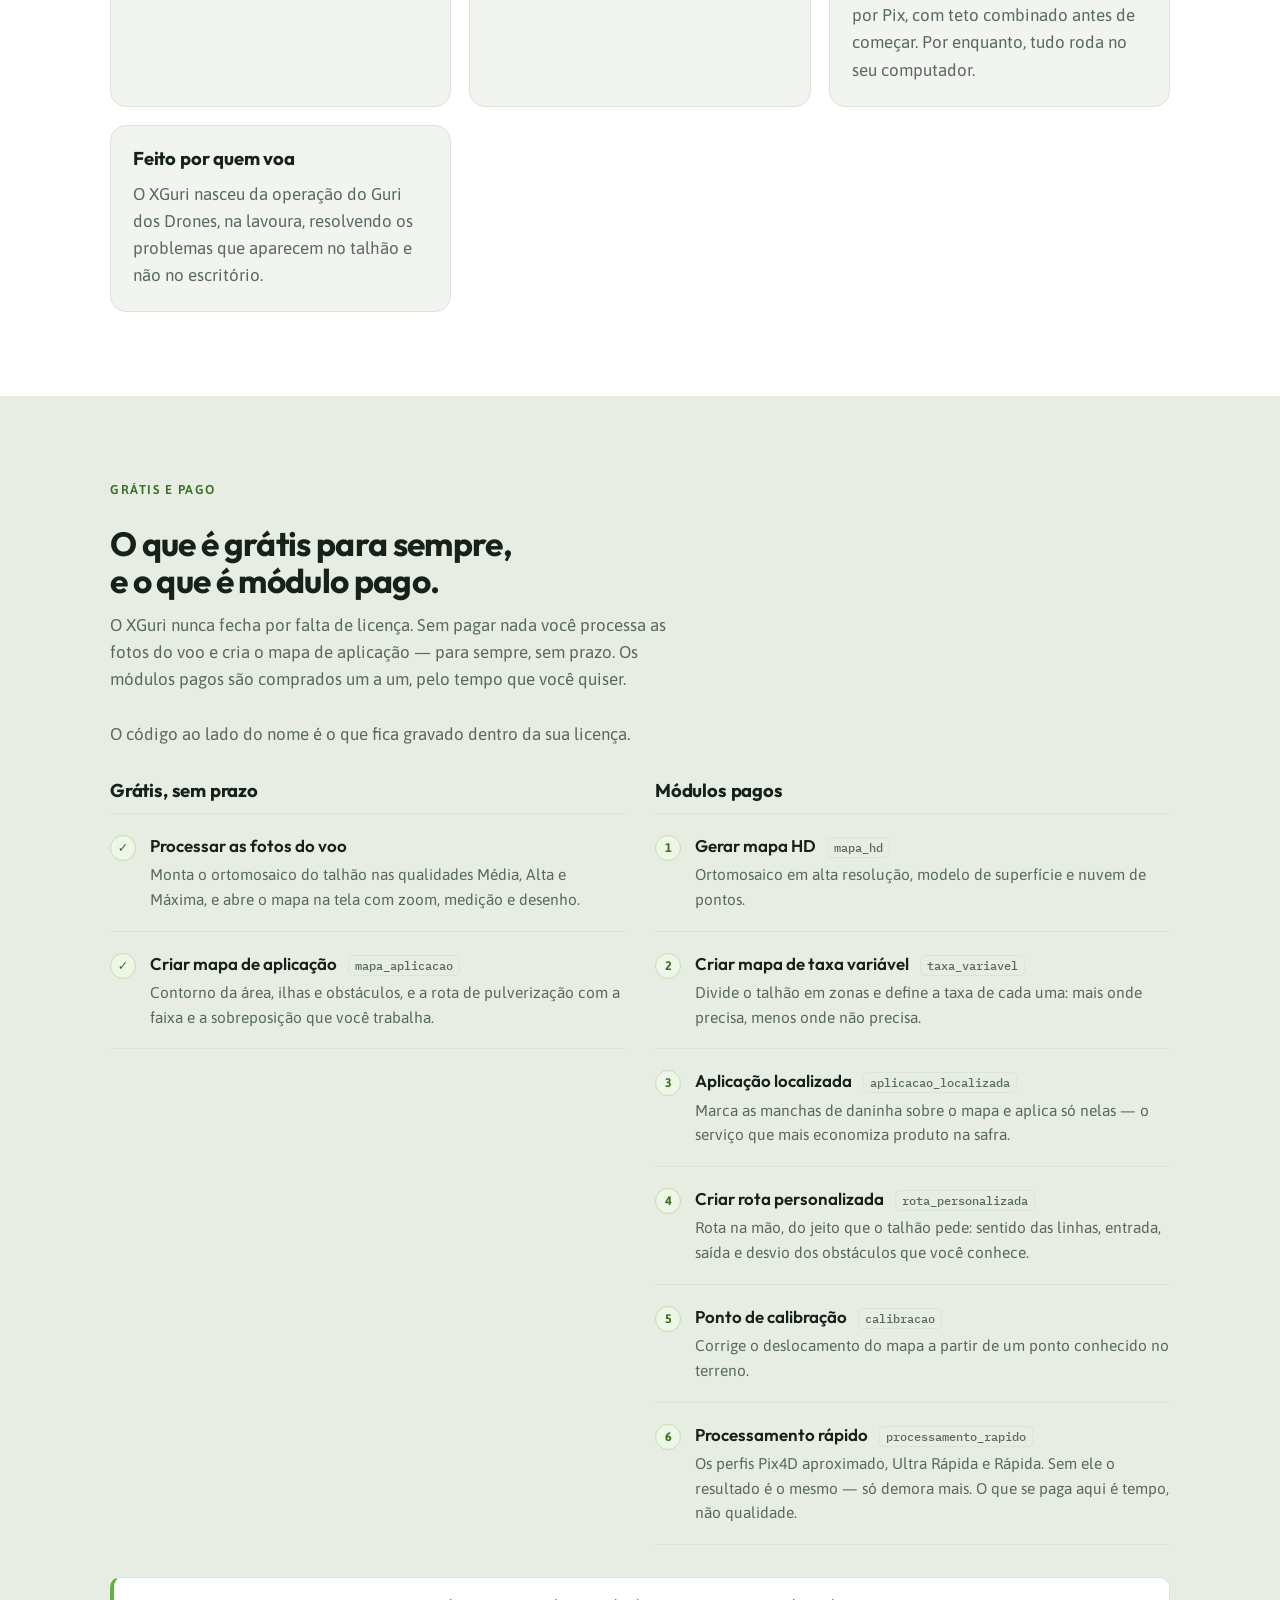
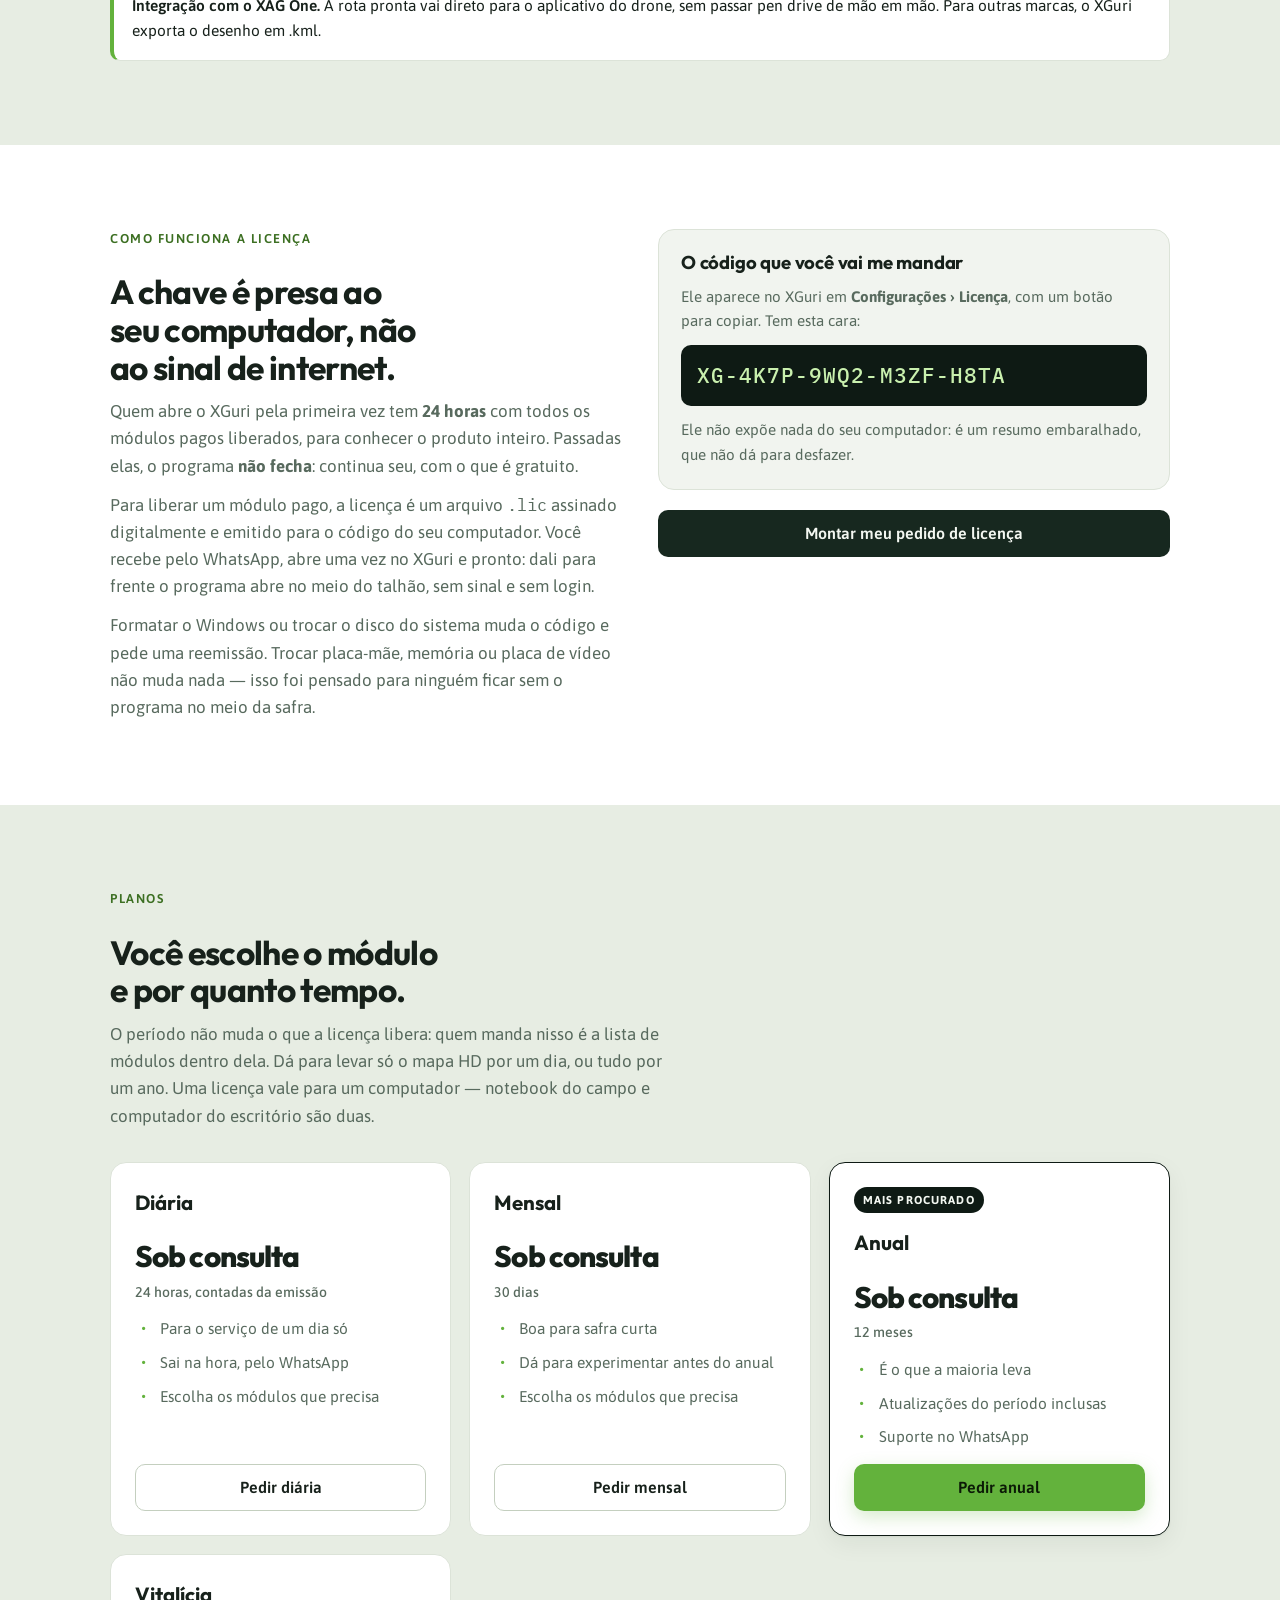
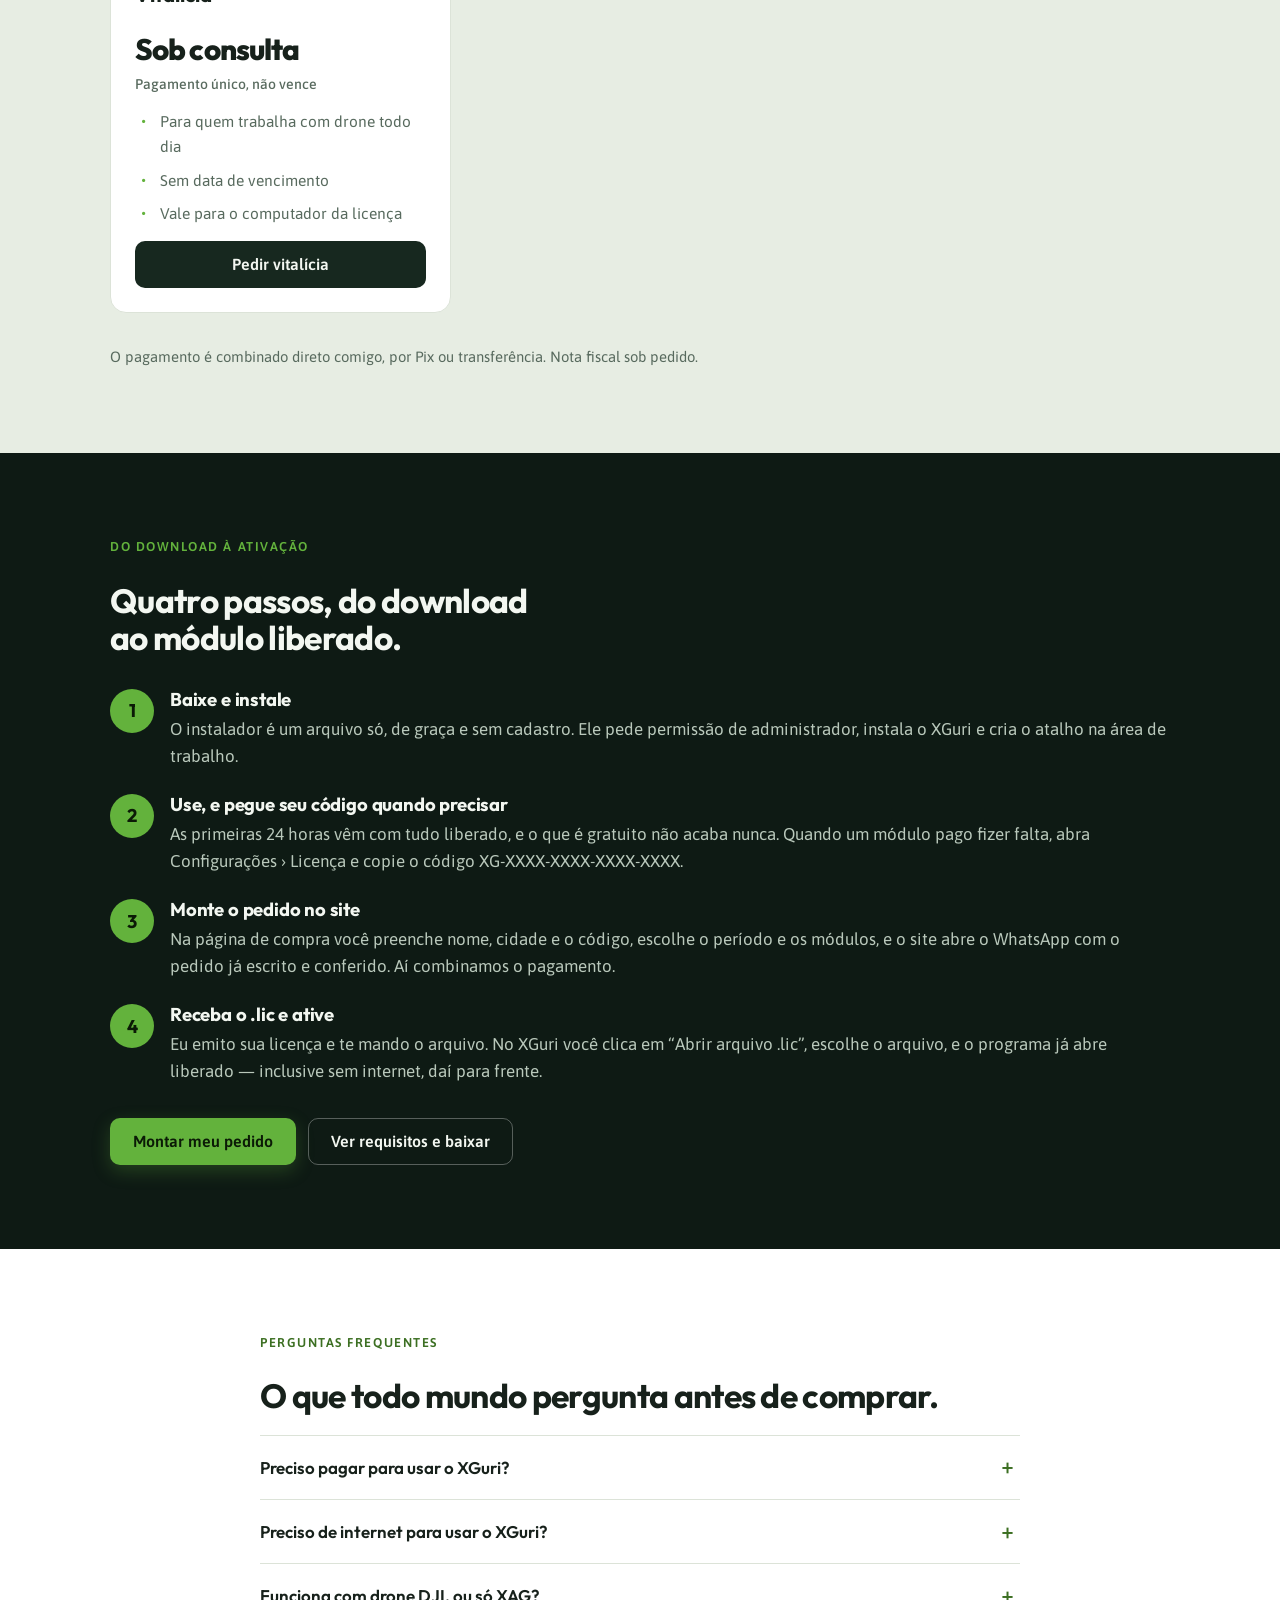
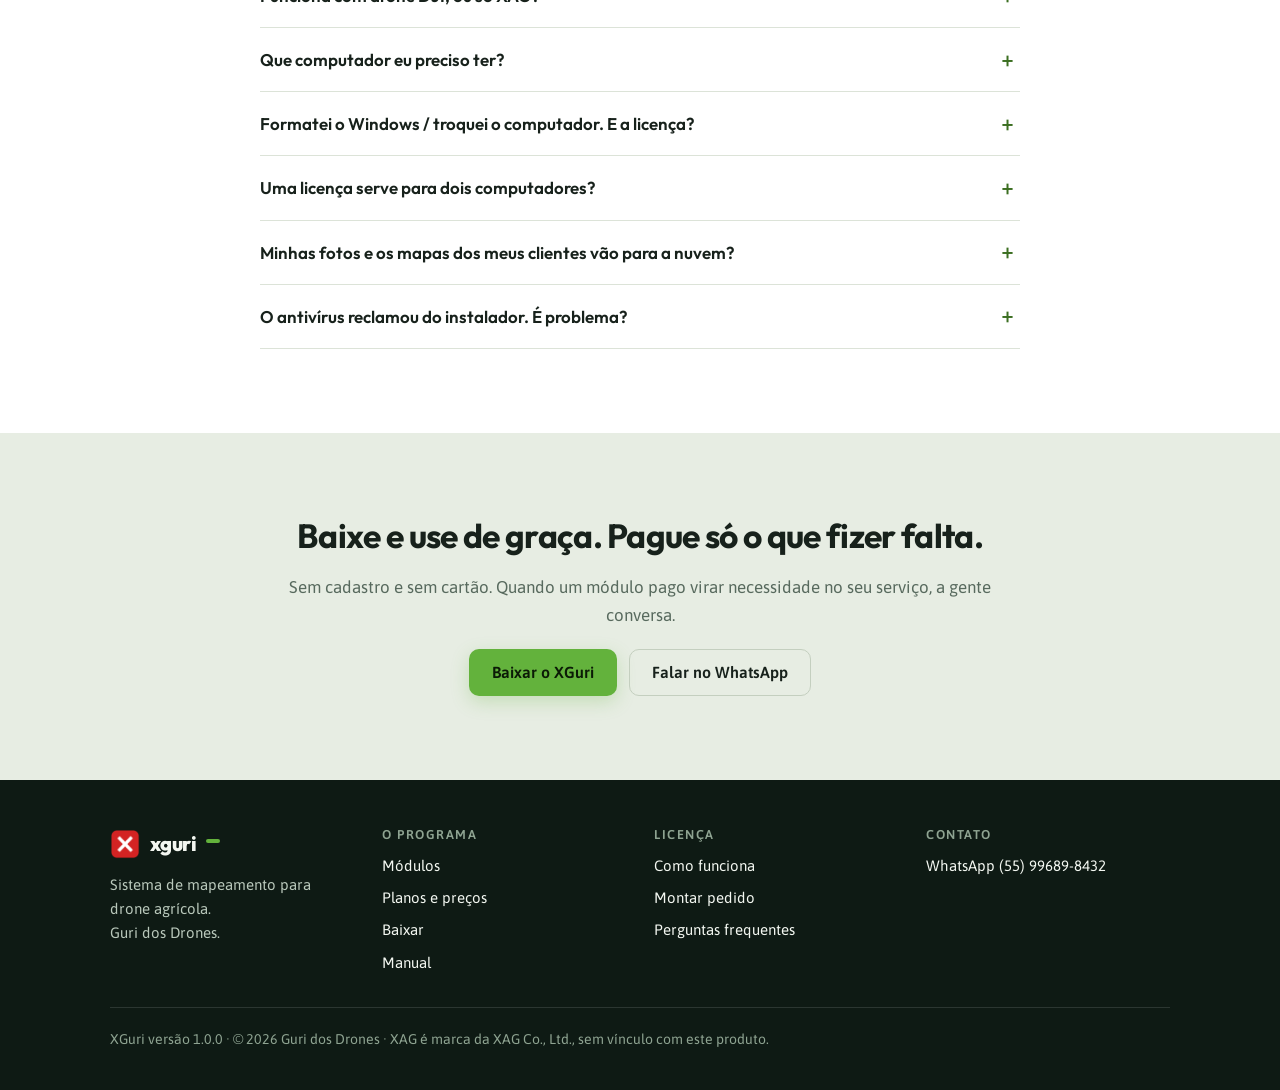
==== commit 713cd33d: "Processamento online como "em breve" O servidor ainda nao esta hospedado, e o programa passa a avisa" ====
--- a/index.html
+++ b/index.html
@@ -127,11 +127,12 @@
         </p>
       </div>
       <div class="cartao pilha pilha--12">
-        <h3>Servidor, só se você quiser</h3>
+        <h3>Em breve: servidor, se você quiser</h3>
         <p class="sub">
-          Notebook fraco ou voo grande? No Processamento Online as fotos sobem e o
-          servidor faz o serviço. Você paga por minuto de máquina, por Pix, com o teto
-          combinado antes de começar — e só usa quando quiser.
+          Para notebook fraco ou voo grande, está chegando o Processamento Online: as
+          fotos sobem e o servidor faz o serviço, pago por minuto de máquina, por Pix,
+          com teto combinado antes de começar. Por enquanto, tudo roda no seu
+          computador.
         </p>
       </div>
       <div class="cartao pilha pilha--12">
@@ -446,7 +447,7 @@
           <p>
             Para o dia a dia, não: o programa processa as fotos e abre sem nenhuma
             conexão. A internet serve para baixar o instalador, receber o arquivo de
-            licença, mandar a rota pelo XAG One e usar o Processamento Online.
+            licença e mandar a rota pelo XAG One.
           </p>
         </div>
       </details>
@@ -509,15 +510,14 @@
         <summary>Minhas fotos e os mapas dos meus clientes vão para a nuvem?</summary>
         <div class="pergunta__corpo">
           <p>
-            Só se você escolher. Por padrão o processamento é todo no seu computador e os
-            arquivos ficam nas suas pastas.
-          </p>
-          <p>
-            A exceção é o <strong>Processamento Online</strong>, um botão que você aperta
-            quando quiser: aí as fotos sobem para o servidor do XGuri, ele faz o serviço e
-            você paga por minuto de máquina, por Pix, com o teto combinado antes de
-            começar. É para notebook fraco e voo grande — enquanto você não usar esse
-            botão, nada sai da sua máquina.
+            Não. Hoje o processamento é todo no seu computador e os arquivos ficam nas
+            suas pastas.
+          </p>
+          <p>
+            Está chegando o <strong>Processamento Online</strong>, um botão opcional: quem
+            quiser vai poder mandar as fotos para o servidor do XGuri processar, pagando
+            por minuto de máquina. Mesmo quando ele estiver no ar, enquanto você não
+            apertar esse botão, nada sai da sua máquina.
           </p>
           <p>
             O site também não guarda nada: o pedido de licença sai pelo seu próprio
--- a/css/estilo.css
+++ b/css/estilo.css
@@ -549,6 +549,45 @@
 .portao__rodape { font-size: .9rem; color: #A9BCAB; }
 .portao__rodape a { color: #9FE072; }
 
+/* --------------------------------------- o aviso azul do Windows -------- */
+/* A caixa que ensina a passar pelo SmartScreen. O desenho da janela tem
+   cores proprias, fixas: ele representa uma janela do Windows, que e
+   clara nos dois temas. O texto em volta usa os tokens do site. */
+
+.telaazul {
+  display: grid;
+  gap: 22px;
+  grid-template-columns: minmax(260px, 1.1fr) minmax(240px, 1fr);
+  align-items: start;
+  background: var(--surface);
+  border: 1px solid var(--borda);
+  border-left: 4px solid #1F6FD0;
+  border-radius: var(--raio-g);
+  padding: 22px;
+}
+.faixa--clara .telaazul { background: var(--ground); }
+
+.telaazul__passos { display: grid; gap: 12px; }
+.telaazul__passos p { color: var(--texto-fraco); font-size: .97rem; }
+.telaazul__passos strong { color: var(--texto); }
+
+.telaazul__clique {
+  display: inline-block;
+  font-weight: 600;
+  color: var(--texto);
+  background: #E7F0FB;
+  border: 1px solid #A8CBF4;
+  border-radius: 5px;
+  padding: 1px 7px;
+  white-space: nowrap;
+}
+
+.telaazul svg { width: 100%; height: auto; max-width: 340px; }
+
+@media (max-width: 620px) {
+  .telaazul { grid-template-columns: 1fr; }
+}
+
 /* --------------------------------------------------------------- avisos -- */
 
 .aviso {
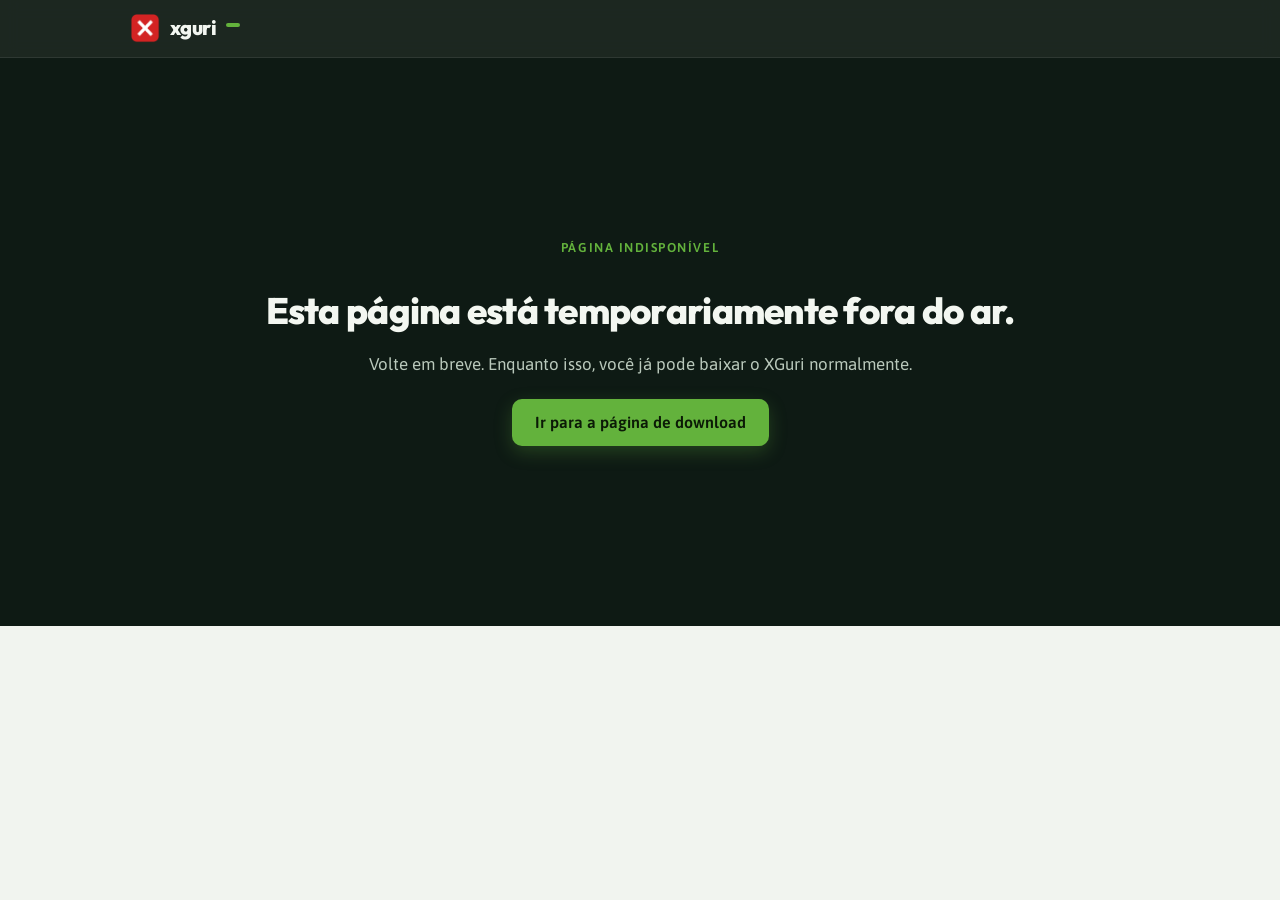
==== commit d828c72e: "Desativar temporariamente index, comprar, manual e teste Mantém só download.html no ar (que já bloqu" ====
--- a/index.html
+++ b/index.html
@@ -3,18 +3,12 @@
 <head>
 <meta charset="utf-8">
 <meta name="viewport" content="width=device-width, initial-scale=1">
-<title>XGuri &middot; mapeamento para drone agrícola</title>
-<meta name="description" content="O XGuri transforma as fotos do voo em mapa HD, mapa de aplicação, taxa variável e rota pronta para o drone. Roda no seu computador, sem depender da internet na lavoura. Processar as fotos e criar o mapa de aplicação são gratuitos para sempre.">
+<title>XGuri &middot; em breve</title>
+<meta name="robots" content="noindex">
 <meta name="theme-color" content="#0E1A14">
 <link rel="icon" href="assets/favicon.ico" sizes="any">
 <link rel="icon" href="assets/xguri-icone.png" type="image/png">
 <link rel="apple-touch-icon" href="assets/xguri-icone.png">
-
-<meta property="og:type" content="website">
-<meta property="og:title" content="XGuri · mapeamento para drone agrícola">
-<meta property="og:description" content="Da foto do drone ao mapa de aplicação, no seu computador. Grátis para processar as fotos e fazer o mapa de aplicação.">
-<meta property="og:image" content="assets/xguri-hero.jpg">
-<meta property="og:locale" content="pt_BR">
 
 <link rel="preconnect" href="https://fonts.googleapis.com">
 <link rel="preconnect" href="https://fonts.gstatic.com" crossorigin>
@@ -25,584 +19,23 @@
 
 <header class="topo">
   <div class="topo__interno">
-    <a class="marca-link" href="index.html">
+    <a class="marca-link" href="download.html">
       <img src="assets/xguri-icone.png" alt="" width="30" height="30">
       xguri<i aria-hidden="true"></i>
     </a>
-    <nav class="menu" aria-label="Seções do site">
-      <a href="#programa">O programa</a>
-      <a href="#modulos">Módulos</a>
-      <a href="#licenca">Licença</a>
-      <a href="#planos">Planos</a>
-      <a href="download.html">Baixar</a>
-      <a href="comprar.html">Comprar</a>
-      <a href="treinamento/index.html">Treinamento</a>
-    </nav>
   </div>
 </header>
 
-<!-- ------------------------------------------------------------- hero --- -->
-<section class="hero">
-  <div class="hero__foto" role="img" aria-label="Drone pulverizador XAG voando sobre lavoura de soja no fim da tarde"></div>
-  <div class="hero__veu" aria-hidden="true"></div>
-
-  <div class="hero__interno">
-    <p class="olho">Sistema de mapeamento para drone agrícola</p>
-    <h1>Da foto do drone ao mapa de aplicação, <em>no seu computador</em>.</h1>
-
-    <p class="hero__linha">
-      O XGuri processa as fotos do voo, monta o mapa HD do talhão, desenha o mapa de
-      aplicação e a taxa variável e manda a rota direto para o XAG One. Processar as
-      fotos e criar o mapa de aplicação são gratuitos para sempre — sem prazo e sem
-      cadastro.
-    </p>
-
-    <div class="botoes">
-      <a class="botao botao--acento" href="download.html">Baixar de graça</a>
-      <a class="botao botao--linha" href="#planos">Ver planos e preços</a>
-    </div>
-
-    <p class="hero__nota">
-      Windows 10 ou 11, 64 bits &middot; versão <span data-cfg="versao">1.0.0</span>
-      &middot; <span data-cfg="tamanho">480 MB</span> &middot; sem cadastro
-    </p>
-
-    <div class="selos">
-      <div>
-        <div class="selo__valor">Grátis para sempre</div>
-        <div class="selo__rotulo">Processar as fotos e o mapa de aplicação não vencem</div>
-      </div>
-      <div>
-        <div class="selo__valor"><span data-cfg="horasAvaliacao">24</span> horas</div>
-        <div class="selo__rotulo">Na primeira abertura, com os módulos pagos liberados</div>
-      </div>
-      <div>
-        <div class="selo__valor">Roda offline</div>
-        <div class="selo__rotulo">A licença não precisa de internet para abrir</div>
-      </div>
-      <div>
-        <div class="selo__valor">XAG One</div>
-        <div class="selo__rotulo">Rota enviada direto para o drone, ou .kml</div>
-      </div>
+<section class="faixa faixa--escura">
+  <div class="envelope pilha pilha--20" style="text-align:center; padding-block:96px;">
+    <p class="olho">Página indisponível</p>
+    <h1 style="font-size:clamp(1.6rem,4vw,2.3rem);">Esta página está temporariamente fora do ar.</h1>
+    <p class="sub">Volte em breve. Enquanto isso, você já pode baixar o XGuri normalmente.</p>
+    <div class="botoes" style="justify-content:center;">
+      <a class="botao botao--acento" href="download.html">Ir para a página de download</a>
     </div>
   </div>
 </section>
 
-<!-- --------------------------------------------------------- o programa -- -->
-<section class="faixa faixa--clara" id="programa">
-  <div class="envelope pilha pilha--32">
-    <div class="prosa pilha pilha--12">
-      <p class="olho">O que o XGuri faz</p>
-      <h2>Você voa, o XGuri resolve o resto do serviço.</h2>
-      <p class="sub">
-        Você descarrega o cartão do drone na pasta do computador e aponta essa pasta
-        para o XGuri. Ele lê o posicionamento gravado em cada foto, costura o
-        ortomosaico do talhão e abre o mapa na tela, com zoom, medição e desenho.
-      </p>
-      <p class="sub">
-        Desse mapa saem as duas coisas que interessam na hora da pulverização: onde
-        aplicar e quanto aplicar. Você marca as manchas de daninha, define a taxa de
-        cada zona e o XGuri gera a rota. O voo sai pelo XAG One ou por arquivo .kml.
-      </p>
-      <p class="sub">
-        Antes de começar, o programa olha a memória, o processador e o disco do seu
-        computador e avisa quantas fotos ele aguenta naquele serviço. Nada de deixar
-        um processamento de duas horas travar no meio.
-      </p>
-    </div>
-
-    <div class="grade grade--3">
-      <div class="cartao pilha pilha--12">
-        <h3>Em português, do começo ao fim</h3>
-        <p class="sub">
-          Interface, manual e mensagens de erro em português — e também em inglês e
-          espanhol, se você atender fora do Brasil.
-        </p>
-      </div>
-      <div class="cartao pilha pilha--12">
-        <h3>O trabalho é na sua máquina</h3>
-        <p class="sub">
-          Por padrão nada sai do seu computador: as fotos e os mapas dos seus clientes
-          ficam nas suas pastas, e o programa abre sem internet.
-        </p>
-      </div>
-      <div class="cartao pilha pilha--12">
-        <h3>Em breve: servidor, se você quiser</h3>
-        <p class="sub">
-          Para notebook fraco ou voo grande, está chegando o Processamento Online: as
-          fotos sobem e o servidor faz o serviço, pago por minuto de máquina, por Pix,
-          com teto combinado antes de começar. Por enquanto, tudo roda no seu
-          computador.
-        </p>
-      </div>
-      <div class="cartao pilha pilha--12">
-        <h3>Feito por quem voa</h3>
-        <p class="sub">
-          O XGuri nasceu da operação do Guri dos Drones, na lavoura, resolvendo os
-          problemas que aparecem no talhão e não no escritório.
-        </p>
-      </div>
-    </div>
-  </div>
-</section>
-
-<!-- ----------------------------------------------------------- módulos -- -->
-<section class="faixa faixa--fundo" id="modulos">
-  <div class="envelope pilha pilha--32">
-    <div class="prosa pilha pilha--12">
-      <p class="olho">Grátis e pago</p>
-      <h2>O que é grátis para sempre, e o que é módulo pago.</h2>
-      <p class="sub">
-        O XGuri nunca fecha por falta de licença. Sem pagar nada você processa as fotos
-        do voo e cria o mapa de aplicação — para sempre, sem prazo. Os módulos pagos são
-        comprados um a um, pelo tempo que você quiser.
-      </p>
-      <p class="sub">
-        O código ao lado do nome é o que fica gravado dentro da sua licença.
-      </p>
-    </div>
-
-    <div class="grade grade--2" style="gap:30px;">
-      <div class="pilha pilha--12">
-        <h3>Grátis, sem prazo</h3>
-        <div class="modulos">
-          <div class="modulo">
-            <div class="modulo__marca" aria-hidden="true">✓</div>
-            <div class="modulo__nome">Processar as fotos do voo</div>
-            <div class="modulo__texto">
-              Monta o ortomosaico do talhão nas qualidades Média, Alta e Máxima, e abre o
-              mapa na tela com zoom, medição e desenho.
-            </div>
-          </div>
-          <div class="modulo">
-            <div class="modulo__marca" aria-hidden="true">✓</div>
-            <div class="modulo__nome">Criar mapa de aplicação <code>mapa_aplicacao</code></div>
-            <div class="modulo__texto">
-              Contorno da área, ilhas e obstáculos, e a rota de pulverização com a faixa e
-              a sobreposição que você trabalha.
-            </div>
-          </div>
-        </div>
-      </div>
-
-      <div class="pilha pilha--12">
-        <h3>Módulos pagos</h3>
-        <div class="modulos">
-          <div class="modulo">
-            <div class="modulo__marca" aria-hidden="true">1</div>
-            <div class="modulo__nome">Gerar mapa HD <code>mapa_hd</code></div>
-            <div class="modulo__texto">
-              Ortomosaico em alta resolução, modelo de superfície e nuvem de pontos.
-            </div>
-          </div>
-          <div class="modulo">
-            <div class="modulo__marca" aria-hidden="true">2</div>
-            <div class="modulo__nome">Criar mapa de taxa variável <code>taxa_variavel</code></div>
-            <div class="modulo__texto">
-              Divide o talhão em zonas e define a taxa de cada uma: mais onde precisa,
-              menos onde não precisa.
-            </div>
-          </div>
-          <div class="modulo">
-            <div class="modulo__marca" aria-hidden="true">3</div>
-            <div class="modulo__nome">Aplicação localizada <code>aplicacao_localizada</code></div>
-            <div class="modulo__texto">
-              Marca as manchas de daninha sobre o mapa e aplica só nelas — o serviço que
-              mais economiza produto na safra.
-            </div>
-          </div>
-          <div class="modulo">
-            <div class="modulo__marca" aria-hidden="true">4</div>
-            <div class="modulo__nome">Criar rota personalizada <code>rota_personalizada</code></div>
-            <div class="modulo__texto">
-              Rota na mão, do jeito que o talhão pede: sentido das linhas, entrada, saída
-              e desvio dos obstáculos que você conhece.
-            </div>
-          </div>
-          <div class="modulo">
-            <div class="modulo__marca" aria-hidden="true">5</div>
-            <div class="modulo__nome">Ponto de calibração <code>calibracao</code></div>
-            <div class="modulo__texto">
-              Corrige o deslocamento do mapa a partir de um ponto conhecido no terreno.
-            </div>
-          </div>
-          <div class="modulo">
-            <div class="modulo__marca" aria-hidden="true">6</div>
-            <div class="modulo__nome">Processamento rápido <code>processamento_rapido</code></div>
-            <div class="modulo__texto">
-              Os perfis Pix4D aproximado, Ultra Rápida e Rápida. Sem ele o resultado é o
-              mesmo — só demora mais. O que se paga aqui é tempo, não qualidade.
-            </div>
-          </div>
-        </div>
-      </div>
-    </div>
-
-    <div class="aviso">
-      <strong>Integração com o XAG One.</strong>
-      A rota pronta vai direto para o aplicativo do drone, sem passar pen drive de
-      mão em mão. Para outras marcas, o XGuri exporta o desenho em .kml.
-    </div>
-  </div>
-</section>
-
-<!-- ----------------------------------------------------------- licença -- -->
-<section class="faixa faixa--clara" id="licenca">
-  <div class="envelope grade grade--2" style="gap: 36px;">
-    <div class="pilha pilha--12">
-      <p class="olho">Como funciona a licença</p>
-      <h2>A chave é presa ao seu computador, não ao sinal de internet.</h2>
-      <p class="sub">
-        Quem abre o XGuri pela primeira vez tem
-        <strong><span data-cfg="horasAvaliacao">24</span> horas</strong> com todos os
-        módulos pagos liberados, para conhecer o produto inteiro. Passadas elas, o
-        programa <strong>não fecha</strong>: continua seu, com o que é gratuito.
-      </p>
-      <p class="sub">
-        Para liberar um módulo pago, a licença é um arquivo <span class="mono">.lic</span>
-        assinado digitalmente e emitido para o código do seu computador. Você recebe pelo
-        WhatsApp, abre uma vez no XGuri e pronto: dali para frente o programa abre no meio
-        do talhão, sem sinal e sem login.
-      </p>
-      <p class="sub">
-        Formatar o Windows ou trocar o disco do sistema muda o código e pede uma
-        reemissão. Trocar placa-mãe, memória ou placa de vídeo não muda nada — isso foi
-        pensado para ninguém ficar sem o programa no meio da safra.
-      </p>
-    </div>
-
-    <div class="pilha pilha--20">
-      <div class="cartao pilha pilha--12">
-        <h3>O código que você vai me mandar</h3>
-        <p class="sub" style="font-size:.95rem;">
-          Ele aparece no XGuri em <strong>Configurações &rsaquo; Licença</strong>, com um
-          botão para copiar. Tem esta cara:
-        </p>
-        <div class="codigo-maquina">XG-4K7P-9WQ2-M3ZF-H8TA</div>
-        <p class="sub" style="font-size:.95rem;">
-          Ele não expõe nada do seu computador: é um resumo embaralhado, que não dá
-          para desfazer.
-        </p>
-      </div>
-      <a class="botao botao--escuro" href="comprar.html">Montar meu pedido de licença</a>
-    </div>
-  </div>
-</section>
-
-<!-- ------------------------------------------------------------ planos -- -->
-<section class="faixa faixa--fundo" id="planos">
-  <div class="envelope pilha pilha--32">
-    <div class="prosa pilha pilha--12">
-      <p class="olho">Planos</p>
-      <h2>Você escolhe o módulo e por quanto tempo.</h2>
-      <p class="sub">
-        O período não muda o que a licença libera: quem manda nisso é a lista de módulos
-        dentro dela. Dá para levar só o mapa HD por um dia, ou tudo por um ano. Uma
-        licença vale para um computador — notebook do campo e computador do escritório
-        são duas.
-      </p>
-    </div>
-
-    <div class="planos">
-      <div class="plano">
-        <div class="plano__nome">Diária</div>
-        <div class="plano__preco"><span data-preco="diaria">Sob consulta</span>
-          <small>24 horas, contadas da emissão</small>
-        </div>
-        <ul class="plano__itens">
-          <li>Para o serviço de um dia só</li>
-          <li>Sai na hora, pelo WhatsApp</li>
-          <li>Escolha os módulos que precisa</li>
-        </ul>
-        <a class="botao botao--linha" href="comprar.html?plano=diaria">Pedir diária</a>
-      </div>
-
-      <div class="plano">
-        <div class="plano__nome">Mensal</div>
-        <div class="plano__preco"><span data-preco="mensal">Sob consulta</span>
-          <small>30 dias</small>
-        </div>
-        <ul class="plano__itens">
-          <li>Boa para safra curta</li>
-          <li>Dá para experimentar antes do anual</li>
-          <li>Escolha os módulos que precisa</li>
-        </ul>
-        <a class="botao botao--linha" href="comprar.html?plano=mensal">Pedir mensal</a>
-      </div>
-
-      <div class="plano plano--destaque">
-        <div class="plano__faixa">Mais procurado</div>
-        <div class="plano__nome">Anual</div>
-        <div class="plano__preco"><span data-preco="anual">Sob consulta</span>
-          <small>12 meses</small>
-        </div>
-        <ul class="plano__itens">
-          <li>É o que a maioria leva</li>
-          <li>Atualizações do período inclusas</li>
-          <li>Suporte no WhatsApp</li>
-        </ul>
-        <a class="botao botao--acento" href="comprar.html?plano=anual">Pedir anual</a>
-      </div>
-
-      <div class="plano">
-        <div class="plano__nome">Vitalícia</div>
-        <div class="plano__preco"><span data-preco="vitalicia">Sob consulta</span>
-          <small>Pagamento único, não vence</small>
-        </div>
-        <ul class="plano__itens">
-          <li>Para quem trabalha com drone todo dia</li>
-          <li>Sem data de vencimento</li>
-          <li>Vale para o computador da licença</li>
-        </ul>
-        <a class="botao botao--escuro" href="comprar.html?plano=vitalicia">Pedir vitalícia</a>
-      </div>
-    </div>
-
-    <p class="sub" style="font-size:.93rem;">
-      O pagamento é combinado direto comigo, por Pix ou transferência. Nota fiscal sob
-      pedido.
-    </p>
-  </div>
-</section>
-
-<!-- ------------------------------------------------------- como comprar -- -->
-<section class="faixa faixa--escura" id="como-comprar">
-  <div class="envelope pilha pilha--32">
-    <div class="prosa pilha pilha--12">
-      <p class="olho">Do download à ativação</p>
-      <h2>Quatro passos, do download ao módulo liberado.</h2>
-    </div>
-
-    <ol class="passos">
-      <li class="passo">
-        <h3>Baixe e instale</h3>
-        <p>
-          O instalador é um arquivo só, de graça e sem cadastro. Ele pede permissão de
-          administrador, instala o XGuri e cria o atalho na área de trabalho.
-        </p>
-      </li>
-      <li class="passo">
-        <h3>Use, e pegue seu código quando precisar</h3>
-        <p>
-          As primeiras <span data-cfg="horasAvaliacao">24</span> horas vêm com tudo
-          liberado, e o que é gratuito não acaba nunca. Quando um módulo pago fizer falta,
-          abra Configurações &rsaquo; Licença e copie o código XG-XXXX-XXXX-XXXX-XXXX.
-        </p>
-      </li>
-      <li class="passo">
-        <h3>Monte o pedido no site</h3>
-        <p>
-          Na página de compra você preenche nome, cidade e o código, escolhe o período e
-          os módulos, e o site abre o WhatsApp com o pedido já escrito e conferido. Aí
-          combinamos o pagamento.
-        </p>
-      </li>
-      <li class="passo">
-        <h3>Receba o .lic e ative</h3>
-        <p>
-          Eu emito sua licença e te mando o arquivo. No XGuri você clica em
-          &ldquo;Abrir arquivo .lic&rdquo;, escolhe o arquivo, e o programa já abre
-          liberado — inclusive sem internet, daí para frente.
-        </p>
-      </li>
-    </ol>
-
-    <div class="botoes">
-      <a class="botao botao--acento" href="comprar.html">Montar meu pedido</a>
-      <a class="botao botao--linha" href="download.html">Ver requisitos e baixar</a>
-    </div>
-  </div>
-</section>
-
-<!-- --------------------------------------------------------- perguntas -- -->
-<section class="faixa faixa--clara" id="perguntas">
-  <div class="envelope envelope--estreito pilha pilha--20">
-    <div class="pilha pilha--12">
-      <p class="olho">Perguntas frequentes</p>
-      <h2>O que todo mundo pergunta antes de comprar.</h2>
-    </div>
-
-    <div class="perguntas">
-      <details class="pergunta">
-        <summary>Preciso pagar para usar o XGuri?</summary>
-        <div class="pergunta__corpo">
-          <p>
-            Não. Processar as fotos do voo e criar o mapa de aplicação são gratuitos para
-            sempre, sem prazo e sem cadastro — e o programa nunca fecha por falta de
-            licença. Na primeira abertura você ganha
-            <span data-cfg="horasAvaliacao">24</span> horas com os módulos pagos
-            liberados, para conhecer o resto.
-          </p>
-          <p>
-            Depois disso, você paga só pelo módulo que fizer falta, pelo tempo que quiser:
-            mapa HD, taxa variável, aplicação localizada, rota personalizada, ponto de
-            calibração e processamento rápido.
-          </p>
-        </div>
-      </details>
-
-      <details class="pergunta">
-        <summary>Preciso de internet para usar o XGuri?</summary>
-        <div class="pergunta__corpo">
-          <p>
-            Para o dia a dia, não: o programa processa as fotos e abre sem nenhuma
-            conexão. A internet serve para baixar o instalador, receber o arquivo de
-            licença e mandar a rota pelo XAG One.
-          </p>
-        </div>
-      </details>
-
-      <details class="pergunta">
-        <summary>Funciona com drone DJI, ou só XAG?</summary>
-        <div class="pergunta__corpo">
-          <p>
-            O processamento das fotos e todos os mapas funcionam com fotos de qualquer
-            drone que grave a posição na imagem. O envio automático da rota é pelo XAG
-            One. Para as outras marcas, o XGuri exporta o desenho em .kml, que você
-            importa no aplicativo do seu drone.
-          </p>
-        </div>
-      </details>
-
-      <details class="pergunta">
-        <summary>Que computador eu preciso ter?</summary>
-        <div class="pergunta__corpo">
-          <p>
-            Windows 10 ou 11 de 64 bits, 8 GB de memória para os serviços do dia a dia
-            e 16 GB ou mais se você for gerar mapa HD de área grande. Deixe uns 10 GB
-            livres no disco para o processamento.
-          </p>
-          <p>
-            O próprio XGuri mede a sua máquina e avisa, antes de começar, quantas fotos
-            ela aguenta naquele serviço.
-          </p>
-        </div>
-      </details>
-
-      <details class="pergunta">
-        <summary>Formatei o Windows / troquei o computador. E a licença?</summary>
-        <div class="pergunta__corpo">
-          <p>
-            Formatar o Windows ou trocar o disco do sistema muda o código da máquina, e
-            a licença antiga deixa de valer nele. Me mande o código novo pelo WhatsApp
-            que a gente resolve a reemissão.
-          </p>
-          <p>
-            Trocar placa-mãe, memória, placa de vídeo ou o nome do computador não muda
-            o código — sua licença continua funcionando.
-          </p>
-        </div>
-      </details>
-
-      <details class="pergunta">
-        <summary>Uma licença serve para dois computadores?</summary>
-        <div class="pergunta__corpo">
-          <p>
-            Não. Cada licença é emitida para um código de máquina. Para usar no
-            notebook do campo e no computador do escritório, são duas licenças — me
-            chame no WhatsApp que a gente combina o valor das duas. O que é gratuito,
-            esse sim, você instala em quantos computadores quiser.
-          </p>
-        </div>
-      </details>
-
-      <details class="pergunta">
-        <summary>Minhas fotos e os mapas dos meus clientes vão para a nuvem?</summary>
-        <div class="pergunta__corpo">
-          <p>
-            Não. Hoje o processamento é todo no seu computador e os arquivos ficam nas
-            suas pastas.
-          </p>
-          <p>
-            Está chegando o <strong>Processamento Online</strong>, um botão opcional: quem
-            quiser vai poder mandar as fotos para o servidor do XGuri processar, pagando
-            por minuto de máquina. Mesmo quando ele estiver no ar, enquanto você não
-            apertar esse botão, nada sai da sua máquina.
-          </p>
-          <p>
-            O site também não guarda nada: o pedido de licença sai pelo seu próprio
-            WhatsApp, direto para mim.
-          </p>
-        </div>
-      </details>
-
-      <details class="pergunta">
-        <summary>O antivírus reclamou do instalador. É problema?</summary>
-        <div class="pergunta__corpo">
-          <p>
-            O Windows costuma avisar sobre programas de desenvolvedor pequeno, que
-            ainda não têm assinatura de código comprada. Em
-            &ldquo;Mais informações &rsaquo; Executar assim mesmo&rdquo; a instalação
-            segue. Baixe sempre pelo link deste site, para ter certeza de que é o
-            arquivo original.
-          </p>
-        </div>
-      </details>
-    </div>
-  </div>
-</section>
-
-<!-- --------------------------------------------------------- chamada ---- -->
-<section class="faixa faixa--fundo">
-  <div class="envelope envelope--estreito pilha pilha--20" style="text-align:center; align-items:center;">
-    <h2>Baixe e use de graça. Pague só o que fizer falta.</h2>
-    <p class="sub">
-      Sem cadastro e sem cartão. Quando um módulo pago virar necessidade no seu serviço,
-      a gente conversa.
-    </p>
-    <div class="botoes" style="justify-content:center;">
-      <a class="botao botao--acento" href="download.html">Baixar o XGuri</a>
-      <a class="botao botao--linha" data-wa data-wa-texto="Olá! Vi o site do XGuri e queria tirar uma dúvida." href="#">Falar no WhatsApp</a>
-    </div>
-  </div>
-</section>
-
-<footer class="rodape">
-  <div class="rodape__interno">
-    <div>
-      <a class="marca-link" href="index.html" style="margin-bottom:12px;">
-        <img src="assets/xguri-icone.png" alt="" width="30" height="30">
-        xguri<i aria-hidden="true"></i>
-      </a>
-      <p>Sistema de mapeamento para drone agrícola.<br>Guri dos Drones.</p>
-    </div>
-
-    <div>
-      <h4>O programa</h4>
-      <ul>
-        <li><a href="#modulos">Módulos</a></li>
-        <li><a href="#planos">Planos e preços</a></li>
-        <li><a href="download.html">Baixar</a></li>
-        <li><a href="manual.html">Manual</a></li>
-      </ul>
-    </div>
-
-    <div>
-      <h4>Licença</h4>
-      <ul>
-        <li><a href="#licenca">Como funciona</a></li>
-        <li><a href="comprar.html">Montar pedido</a></li>
-        <li><a href="#perguntas">Perguntas frequentes</a></li>
-      </ul>
-    </div>
-
-    <div>
-      <h4>Contato</h4>
-      <ul>
-        <li><a data-wa href="#">WhatsApp <span data-wa-numero></span></a></li>
-        <li data-some-sem-email><a data-email data-email-texto href="#">E-mail</a></li>
-        <li><a data-instagram data-instagram-texto href="#">Instagram</a></li>
-      </ul>
-    </div>
-  </div>
-
-  <div class="rodape__fim">
-    XGuri versão <span data-cfg="versao">1.0.0</span> &middot; &copy; <span data-ano>2026</span>
-    Guri dos Drones &middot; XAG é marca da XAG Co., Ltd., sem vínculo com este produto.
-  </div>
-</footer>
-
-<script src="js/config.js"></script>
-<script src="js/site.js"></script>
 </body>
 </html>
--- a/css/estilo.css
+++ b/css/estilo.css
@@ -606,6 +606,20 @@
 }
 .aviso strong { font-weight: 600; }
 
+/* O aviso tem fundo claro. Dentro de faixa escura ele herdava a cor de texto
+   clara da faixa e ficava branco sobre branco - invisivel. */
+.faixa--escura .aviso { color: var(--texto); }
+
+/* Botao de download que depende de senha: fica com cara de clicavel mesmo
+   antes da senha, porque tocar nele leva para o campo de senha. O visual
+   apagado de aria-disabled faria a pessoa achar que nao existe. */
+.botao[data-download]:not([data-download=""])[aria-disabled="true"] {
+  opacity: 1;
+  cursor: pointer;
+}
+
+.dica-trancado { font-size: .9rem; }
+
 /* o codigo da maquina, do jeito que ele aparece na tela do XGuri */
 .codigo-maquina {
   font-family: var(--mono);
